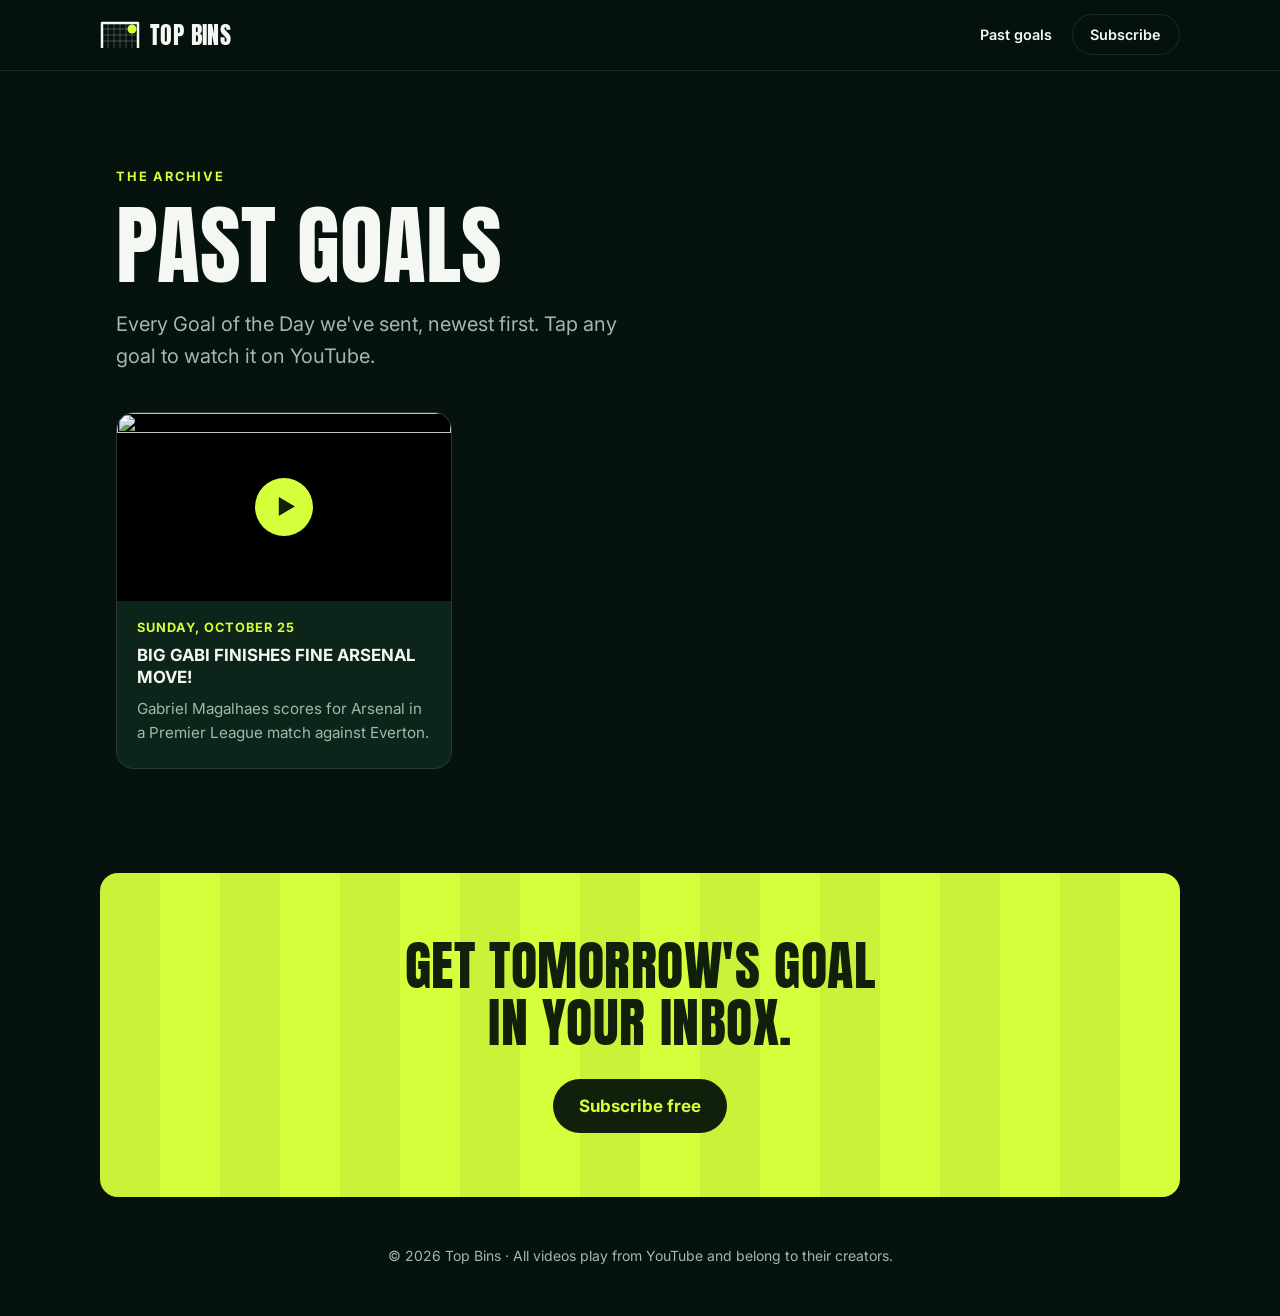
==== docs/archive.html @ 0fbb9033 "Add Top Bins website with past-goals archive and pop-up player" ====
<!doctype html>
<html lang="en">
<head>
  <meta charset="utf-8">
  <meta name="viewport" content="width=device-width, initial-scale=1">
  <title>Past goals · Top Bins</title>
  <meta name="description" content="Every Goal of the Day from the Top Bins newsletter.">
  <link rel="icon" href="data:image/svg+xml,<svg xmlns='http://www.w3.org/2000/svg' viewBox='0 0 100 100'><text y='.9em' font-size='90'>⚽</text></svg>">
  <link rel="preconnect" href="https://fonts.googleapis.com">
  <link rel="preconnect" href="https://fonts.gstatic.com" crossorigin>
  <link href="https://fonts.googleapis.com/css2?family=Anton&family=Inter:wght@400;500;600;700&display=swap" rel="stylesheet">
  <link rel="stylesheet" href="style.css">
</head>
<body>
  <header class="site-header">
    <a class="logo" href="index.html" aria-label="Top Bins home">
      <svg class="logo-mark" viewBox="0 0 40 28" aria-hidden="true">
        <path d="M2 27V2h36v25" fill="none" stroke="currentColor" stroke-width="2.5" stroke-linejoin="round"/>
        <path d="M8 2v25M14 2v25M20 2v25M26 2v25M32 2v25M2 8h36M2 14h36M2 20h36" stroke="currentColor" stroke-width=".8" opacity=".35"/>
        <circle cx="32" cy="8" r="4.5" class="logo-ball"/>
      </svg>
      <span>Top Bins</span>
    </a>
    <nav class="header-nav">
      <a class="nav-link" href="archive.html" aria-current="page">Past goals</a>
      <a class="header-cta" href="index.html#subscribe">Subscribe</a>
    </nav>
  </header>

  <main>
    <section class="page-hero">
      <p class="eyebrow">The archive</p>
      <h1>Past goals</h1>
      <p class="lede">Every Goal of the Day we've sent, newest first. Tap any goal to watch it on YouTube.</p>
    </section>

    <section class="past past-full" aria-label="All past goals">
      <div class="goal-grid" id="archive-grid"></div>
      <p class="archive-empty" id="archive-empty" hidden>No goals yet. The first one arrives tomorrow morning.</p>
    </section>

    <section class="cta-band">
      <h2>Get tomorrow's goal<br>in your inbox.</h2>
      <a class="button" href="index.html#subscribe">Subscribe free</a>
    </section>
  </main>

  <footer class="site-footer">
    <p>© <span id="year"></span> Top Bins · All videos play from YouTube and belong to their creators.</p>
  </footer>

  <script src="goals.js"></script>
  <script>
    document.getElementById("year").textContent = new Date().getFullYear();
    loadArchive().then((archive) => {
      if (archive.length === 0) {
        document.getElementById("archive-empty").hidden = false;
        return;
      }
      document.getElementById("archive-grid").append(...archive.map(goalCard));
    });
  </script>
</body>
</html>
---- docs/style.css ----
/* ---------- Design tokens ---------- */
:root {
  --night: #06120d;        /* page background: stadium at night */
  --pitch: #0c2419;        /* cards and panels */
  --pitch-light: #133525;
  --line: rgba(244, 247, 242, 0.1);  /* chalk lines and borders */
  --chalk: #f4f7f2;        /* main text */
  --muted: #a3b8ad;        /* secondary text */
  --lime: #d4ff3a;         /* accent: the ball in the top corner */
  --lime-ink: #10200a;     /* text on lime */
  --radius: 18px;
  --display: "Anton", Impact, "Arial Narrow", sans-serif;
  --body: "Inter", system-ui, -apple-system, "Segoe UI", sans-serif;
  --max: 1080px;
}

/* ---------- Base ---------- */
*,
*::before,
*::after {
  box-sizing: border-box;
}

html {
  scroll-behavior: smooth;
}

body {
  margin: 0;
  background: var(--night);
  color: var(--chalk);
  font-family: var(--body);
  font-size: 1.0625rem;
  line-height: 1.6;
  -webkit-font-smoothing: antialiased;
}

h1,
h2,
h3 {
  margin: 0;
  line-height: 1.05;
}

h2 {
  font-family: var(--display);
  font-weight: 400;
  font-size: clamp(2.2rem, 5vw, 3.4rem);
  text-transform: uppercase;
  letter-spacing: 0.01em;
}

a {
  color: inherit;
}

:focus-visible {
  outline: 3px solid var(--lime);
  outline-offset: 3px;
}

[hidden] {
  display: none !important; /* stops classes like .button from un-hiding elements */
}

.visually-hidden {
  position: absolute;
  width: 1px;
  height: 1px;
  overflow: hidden;
  clip: rect(0 0 0 0);
  white-space: nowrap;
}

.eyebrow {
  margin: 0 0 0.75rem;
  color: var(--lime);
  font-size: 0.8rem;
  font-weight: 700;
  letter-spacing: 0.14em;
  text-transform: uppercase;
}

.accent {
  color: var(--lime);
}

/* ---------- Header ---------- */
.site-header {
  position: sticky;
  top: 0;
  z-index: 10;
  display: flex;
  align-items: center;
  justify-content: space-between;
  padding: 0.9rem max(1rem, calc((100% - var(--max)) / 2));
  background: rgba(6, 18, 13, 0.82);
  backdrop-filter: blur(10px);
  border-bottom: 1px solid var(--line);
}

.logo {
  display: flex;
  align-items: center;
  gap: 0.6rem;
  font-family: var(--display);
  font-size: 1.5rem;
  text-transform: uppercase;
  text-decoration: none;
  letter-spacing: 0.02em;
}

.logo-mark {
  width: 40px;
  height: 28px;
  color: var(--chalk);
}

.logo-ball {
  fill: var(--lime);
}

.header-nav {
  display: flex;
  align-items: center;
  gap: 1.25rem;
}

.nav-link {
  color: var(--muted);
  font-size: 0.9rem;
  font-weight: 600;
  text-decoration: none;
  transition: color 0.2s;
}

.nav-link:hover,
.nav-link[aria-current="page"] {
  color: var(--chalk);
}

.header-cta {
  padding: 0.5rem 1.1rem;
  border: 1px solid var(--line);
  border-radius: 999px;
  font-size: 0.9rem;
  font-weight: 600;
  text-decoration: none;
  transition: border-color 0.2s, color 0.2s;
}

.header-cta:hover {
  border-color: var(--lime);
  color: var(--lime);
}

/* ---------- Hero ---------- */
.hero {
  position: relative;
  overflow: hidden;
  padding: clamp(4rem, 12vw, 8rem) 1rem clamp(4rem, 10vw, 7rem);
  /* Mowed-grass stripes with a soft floodlight glow */
  background:
    radial-gradient(ellipse 60% 50% at 50% 0%, rgba(212, 255, 58, 0.12), transparent 70%),
    repeating-linear-gradient(90deg, rgba(255, 255, 255, 0.025) 0 90px, transparent 90px 180px),
    linear-gradient(var(--pitch), var(--night));
}

/* Chalk penalty box and arc sitting behind the headline */
.hero::before,
.hero::after {
  content: "";
  position: absolute;
  left: 50%;
  border: 2px solid var(--line);
  pointer-events: none;
}

.hero::before {
  bottom: -2px;
  width: min(760px, 92%);
  height: 62%;
  transform: translateX(-50%);
  border-bottom: none;
}

.hero::after {
  bottom: calc(62% - 70px);
  width: 220px;
  height: 140px;
  transform: translateX(-50%);
  border-radius: 50%;
  clip-path: inset(0 0 50% 0);
}

.hero-inner {
  position: relative;
  z-index: 1;
  max-width: 760px;
  margin: 0 auto;
  text-align: center;
}

.hero h1 {
  font-family: var(--display);
  font-weight: 400;
  font-size: clamp(3.4rem, 11vw, 7rem);
  text-transform: uppercase;
  letter-spacing: 0.01em;
}

.lede {
  max-width: 540px;
  margin: 1.5rem auto 2.25rem;
  color: var(--muted);
  font-size: clamp(1.05rem, 2.2vw, 1.25rem);
}

/* ---------- Signup form ---------- */
.signup {
  display: flex;
  gap: 0.5rem;
  max-width: 500px;
  margin: 0 auto;
  padding: 0.4rem;
  background: rgba(244, 247, 242, 0.06);
  border: 1px solid var(--line);
  border-radius: 999px;
  scroll-margin-top: 8rem;
}

.signup input[type="email"] {
  flex: 1;
  min-width: 0;
  padding: 0.85rem 1.2rem;
  border: none;
  background: transparent;
  color: var(--chalk);
  font: inherit;
}

.signup input::placeholder {
  color: var(--muted);
}

.signup input:focus {
  outline: none;
}

.signup:focus-within {
  border-color: var(--lime);
}

.signup button,
.button {
  display: inline-block;
  padding: 0.85rem 1.6rem;
  border: none;
  border-radius: 999px;
  background: var(--lime);
  color: var(--lime-ink);
  font: inherit;
  font-weight: 700;
  text-decoration: none;
  cursor: pointer;
  transition: transform 0.15s, box-shadow 0.15s;
}

.signup button:hover,
.button:hover {
  transform: translateY(-1px);
  box-shadow: 0 8px 24px rgba(212, 255, 58, 0.25);
}

.fine-print {
  margin: 1rem 0 0;
  color: var(--muted);
  font-size: 0.875rem;
}

/* ---------- Shared section layout ---------- */
.today,
.past,
.how {
  max-width: var(--max);
  margin: 0 auto;
  padding: clamp(4rem, 9vw, 6.5rem) 1rem 0;
}

.section-head {
  margin-bottom: 2.5rem;
}

/* ---------- Today's goal ---------- */
.today-date {
  margin: 0.6rem 0 0;
  color: var(--muted);
}

.clip-card {
  display: grid;
  grid-template-columns: 1.4fr 1fr;
  overflow: hidden;
  background: var(--pitch);
  border: 1px solid var(--line);
  border-radius: var(--radius);
}

.player {
  position: relative;
  display: grid;
  place-items: center;
  aspect-ratio: 16 / 9;
  background:
    repeating-linear-gradient(90deg, rgba(255, 255, 255, 0.03) 0 40px, transparent 40px 80px),
    #000;
}

.player iframe {
  position: absolute;
  inset: 0;
  width: 100%;
  height: 100%;
  border: 0;
}

.player-empty {
  margin: 0;
  padding: 1rem;
  color: var(--muted);
  text-align: center;
}

.clip-info {
  display: flex;
  flex-direction: column;
  justify-content: center;
  gap: 0.9rem;
  padding: clamp(1.5rem, 4vw, 2.5rem);
}

.clip-info h3 {
  font-size: 1.35rem;
  font-weight: 700;
  line-height: 1.25;
}

.clip-blurb {
  margin: 0;
  font-size: 1.1rem;
}

.clip-meta {
  margin: 0;
  color: var(--muted);
  font-size: 0.9rem;
}

.clip-actions {
  display: flex;
  flex-wrap: wrap;
  align-items: center;
  gap: 1rem 1.25rem;
  margin-top: 0.4rem;
}

.expand-button {
  padding: 0.7rem 1.3rem;
}

.watch-link {
  color: var(--lime);
  font-weight: 700;
  text-decoration: none;
}

.watch-link:hover {
  text-decoration: underline;
}

/* ---------- Past goals ---------- */
.section-head-row {
  display: flex;
  flex-wrap: wrap;
  align-items: flex-end;
  justify-content: space-between;
  gap: 1rem;
}

.see-all {
  color: var(--lime);
  font-weight: 700;
  text-decoration: none;
}

.see-all:hover {
  text-decoration: underline;
}

.goal-grid {
  display: grid;
  grid-template-columns: repeat(auto-fill, minmax(260px, 1fr));
  gap: 1.25rem;
}

.goal-card {
  display: flex;
  flex-direction: column;
  overflow: hidden;
  background: var(--pitch);
  border: 1px solid var(--line);
  border-radius: var(--radius);
  text-decoration: none;
  transition: border-color 0.2s, transform 0.2s;
}

.goal-card:hover {
  border-color: rgba(212, 255, 58, 0.45);
  transform: translateY(-3px);
}

.goal-media {
  position: relative;
}

/* Round lime play button over each thumbnail */
.play-badge {
  position: absolute;
  top: 50%;
  left: 50%;
  display: grid;
  place-items: center;
  width: 58px;
  height: 58px;
  padding-left: 4px; /* the ▶ glyph looks off-centre without this */
  border-radius: 50%;
  background: var(--lime);
  color: var(--lime-ink);
  font-size: 1.3rem;
  transform: translate(-50%, -50%);
  box-shadow: 0 6px 24px rgba(0, 0, 0, 0.45);
  transition: transform 0.2s;
}

.goal-card:hover .play-badge {
  transform: translate(-50%, -50%) scale(1.1);
}

.goal-thumb {
  display: block;
  width: 100%;
  aspect-ratio: 16 / 9;
  object-fit: cover; /* crops the black bars YouTube adds to thumbnails */
  background: #000;
}

.goal-body {
  padding: 1.1rem 1.25rem 1.4rem;
}

.goal-date {
  margin: 0 0 0.4rem;
  color: var(--lime);
  font-size: 0.8rem;
  font-weight: 700;
  letter-spacing: 0.08em;
  text-transform: uppercase;
}

.goal-body h3 {
  margin-bottom: 0.5rem;
  font-size: 1.05rem;
  font-weight: 700;
  line-height: 1.3;
}

.goal-blurb {
  margin: 0;
  color: var(--muted);
  font-size: 0.95rem;
}

/* Archive page */
.page-hero {
  max-width: var(--max);
  margin: 0 auto;
  padding: clamp(3.5rem, 9vw, 6rem) 1rem 0;
}

.page-hero h1 {
  font-family: var(--display);
  font-weight: 400;
  font-size: clamp(3rem, 9vw, 5.5rem);
  text-transform: uppercase;
}

.page-hero .lede {
  margin: 1rem 0 0;
}

.past-full {
  padding-top: 2.5rem;
}

.archive-empty {
  color: var(--muted);
}

/* ---------- Pop-up video player ---------- */
.player-dialog {
  width: min(1000px, 94vw);
  padding: 0;
  overflow: hidden;
  background: var(--pitch);
  color: var(--chalk);
  border: 1px solid var(--line);
  border-radius: var(--radius);
  box-shadow: 0 30px 80px rgba(0, 0, 0, 0.6);
}

.player-dialog[open] {
  animation: pop-in 0.22s ease-out;
}

.player-dialog::backdrop {
  background: rgba(3, 9, 6, 0.85);
  backdrop-filter: blur(4px);
}

/* Stop the page behind from scrolling while the player is open */
html:has(.player-dialog[open]) {
  overflow: hidden;
}

.dialog-frame {
  position: relative;
  aspect-ratio: 16 / 9;
  background: #000;
}

.dialog-frame iframe {
  position: absolute;
  inset: 0;
  width: 100%;
  height: 100%;
  border: 0;
}

.dialog-bar {
  display: flex;
  align-items: center;
  justify-content: space-between;
  gap: 1rem;
  padding: 1rem 1.25rem;
}

.dialog-bar .goal-date {
  margin-bottom: 0.25rem;
}

.dialog-title {
  font-size: 1.1rem;
  font-weight: 700;
  line-height: 1.3;
}

.dialog-close {
  flex-shrink: 0;
  width: 44px;
  height: 44px;
  border: 1px solid var(--line);
  border-radius: 50%;
  background: transparent;
  color: var(--chalk);
  font-size: 1.1rem;
  cursor: pointer;
  transition: border-color 0.2s, color 0.2s;
}

.dialog-close:hover {
  border-color: var(--lime);
  color: var(--lime);
}

@keyframes pop-in {
  from {
    opacity: 0;
    transform: scale(0.96);
  }
}

/* ---------- How it works ---------- */
.steps {
  display: grid;
  grid-template-columns: repeat(3, 1fr);
  gap: 1.25rem;
  margin: 0;
  padding: 0;
  list-style: none;
}

.step {
  padding: 1.75rem;
  background: var(--pitch);
  border: 1px solid var(--line);
  border-radius: var(--radius);
  transition: border-color 0.2s, transform 0.2s;
}

.step:hover {
  border-color: rgba(212, 255, 58, 0.45);
  transform: translateY(-3px);
}

.step-num {
  display: block;
  margin-bottom: 1rem;
  color: var(--lime);
  font-family: var(--display);
  font-size: 2.4rem;
  line-height: 1;
}

.step h3 {
  margin-bottom: 0.6rem;
  font-size: 1.15rem;
  font-weight: 700;
}

.step p {
  margin: 0;
  color: var(--muted);
}

/* ---------- Closing CTA ---------- */
.cta-band {
  max-width: var(--max);
  margin: clamp(4rem, 9vw, 6.5rem) auto 0;
  padding: clamp(2.5rem, 6vw, 4rem) 1.5rem;
  background:
    repeating-linear-gradient(90deg, rgba(16, 32, 10, 0.06) 0 60px, transparent 60px 120px),
    var(--lime);
  color: var(--lime-ink);
  border-radius: var(--radius);
  text-align: center;
}

.cta-band h2 {
  margin-bottom: 1.75rem;
}

.cta-band .button {
  background: var(--lime-ink);
  color: var(--lime);
}

.cta-band .button:hover {
  box-shadow: 0 8px 24px rgba(16, 32, 10, 0.3);
}

/* ---------- Footer ---------- */
.site-footer {
  padding: 3rem 1rem;
  color: var(--muted);
  font-size: 0.875rem;
  text-align: center;
}

.site-footer p {
  margin: 0;
}

/* ---------- Phones and small tablets ---------- */
@media (max-width: 820px) {
  .clip-card {
    grid-template-columns: 1fr;
  }

  .steps {
    grid-template-columns: 1fr;
  }

  .cta-band {
    margin-left: 1rem;
    margin-right: 1rem;
  }
}

@media (max-width: 520px) {
  .header-nav {
    gap: 0.75rem;
  }

  .logo span {
    font-size: 1.25rem;
  }

  /* Stack the email box and button so both are easy to tap */
  .signup {
    flex-direction: column;
    padding: 0.5rem;
    border-radius: var(--radius);
  }

  .signup input[type="email"] {
    text-align: center;
  }

  .signup button {
    width: 100%;
  }

  .hero::after {
    display: none;
  }
}

@media (prefers-reduced-motion: reduce) {
  html {
    scroll-behavior: auto;
  }

  * {
    transition: none !important;
    animation: none !important;
  }
}
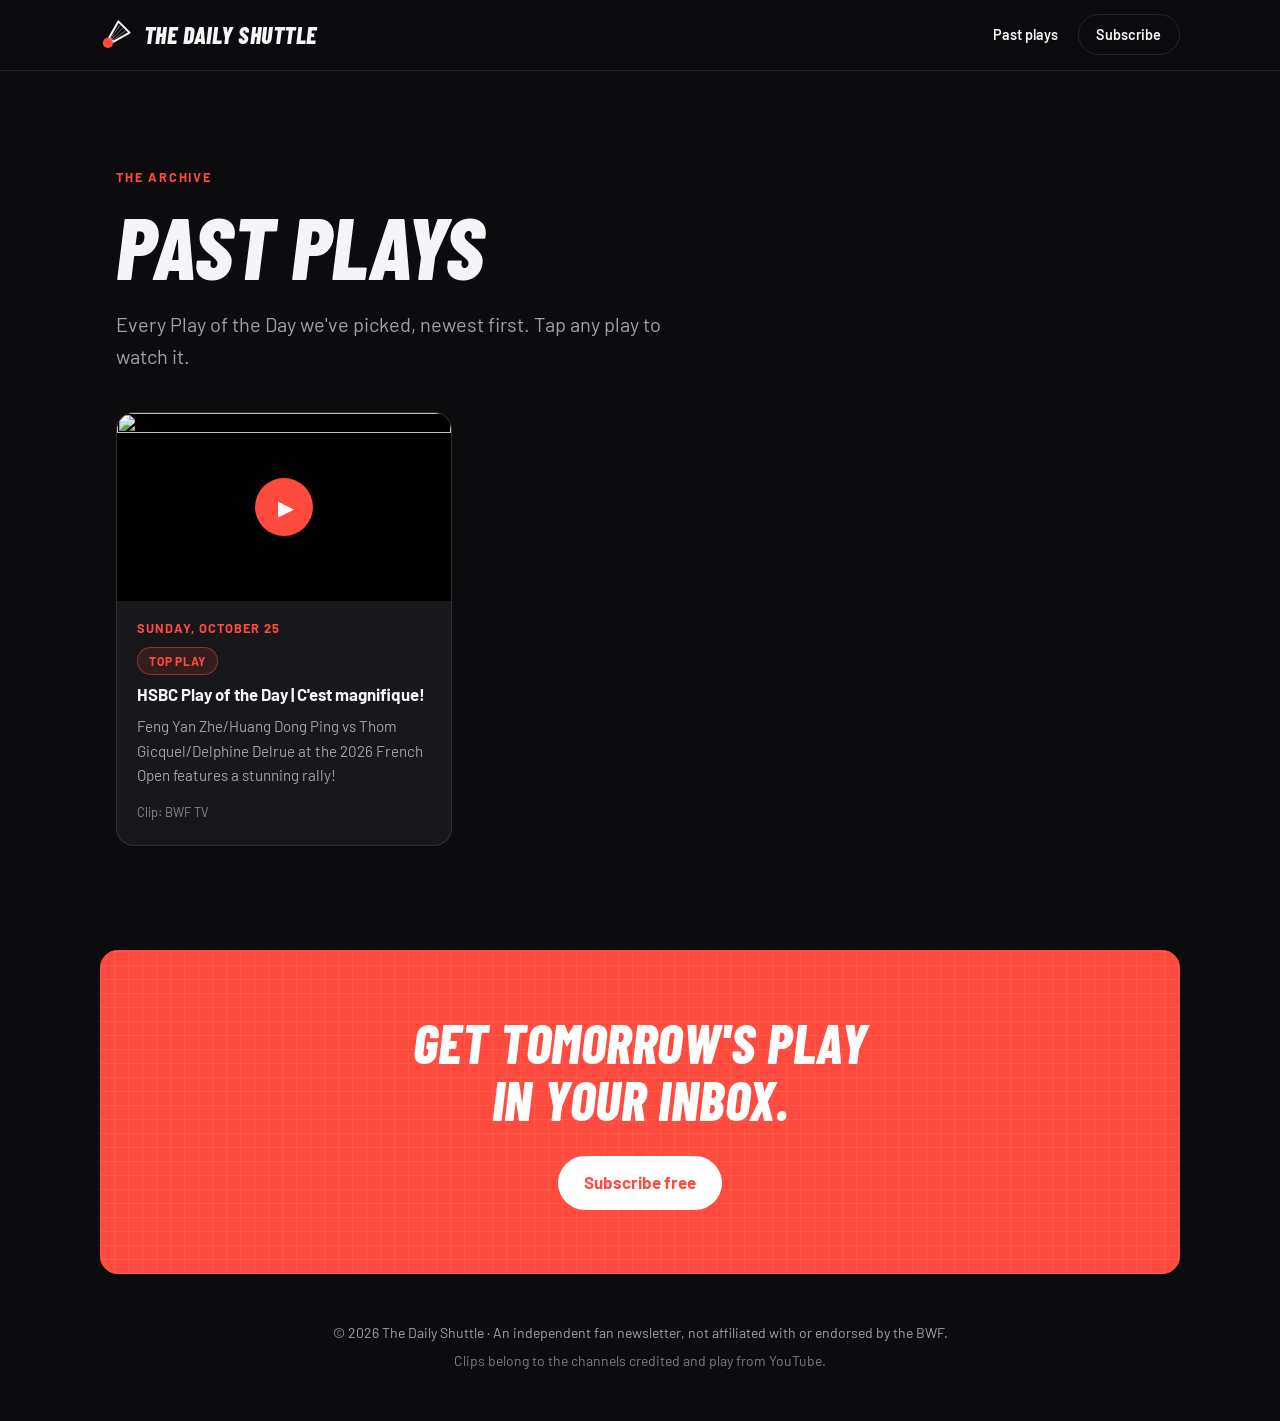
==== commit 635f32cb: "Switch to The Daily Shuttle: badminton play of the day - Pick one play a day from BWF tournaments, s" ====
--- a/docs/archive.html
+++ b/docs/archive.html
@@ -3,26 +3,28 @@
 <head>
   <meta charset="utf-8">
   <meta name="viewport" content="width=device-width, initial-scale=1">
-  <title>Past goals · Top Bins</title>
-  <meta name="description" content="Every Goal of the Day from the Top Bins newsletter.">
-  <link rel="icon" href="data:image/svg+xml,<svg xmlns='http://www.w3.org/2000/svg' viewBox='0 0 100 100'><text y='.9em' font-size='90'>⚽</text></svg>">
+  <meta name="color-scheme" content="dark">
+  <title>Past plays · The Daily Shuttle</title>
+  <meta name="description" content="Every Play of the Day from The Daily Shuttle badminton newsletter.">
+  <link rel="icon" href="data:image/svg+xml,<svg xmlns='http://www.w3.org/2000/svg' viewBox='0 0 100 100'><text y='.9em' font-size='90'>🏸</text></svg>">
   <link rel="preconnect" href="https://fonts.googleapis.com">
   <link rel="preconnect" href="https://fonts.gstatic.com" crossorigin>
-  <link href="https://fonts.googleapis.com/css2?family=Anton&family=Inter:wght@400;500;600;700&display=swap" rel="stylesheet">
-  <link rel="stylesheet" href="style.css">
+  <link href="https://fonts.googleapis.com/css2?family=Barlow+Condensed:ital,wght@1,800&family=Barlow:wght@400;500;600;700&display=swap" rel="stylesheet">
+  <meta name="theme-color" content="#0c0c0f">
+  <link rel="stylesheet" href="style.css?v=8">
 </head>
 <body>
   <header class="site-header">
-    <a class="logo" href="index.html" aria-label="Top Bins home">
-      <svg class="logo-mark" viewBox="0 0 40 28" aria-hidden="true">
-        <path d="M2 27V2h36v25" fill="none" stroke="currentColor" stroke-width="2.5" stroke-linejoin="round"/>
-        <path d="M8 2v25M14 2v25M20 2v25M26 2v25M32 2v25M2 8h36M2 14h36M2 20h36" stroke="currentColor" stroke-width=".8" opacity=".35"/>
-        <circle cx="32" cy="8" r="4.5" class="logo-ball"/>
+    <a class="logo" href="index.html" aria-label="The Daily Shuttle home">
+      <svg class="logo-mark" viewBox="0 0 30 28" aria-hidden="true">
+        <path d="M8 16.4 16.2 2 26.1 11.9 11.6 20Z" fill="none" stroke="currentColor" stroke-width="1.8" stroke-linejoin="round"/>
+        <path d="M9.8 18.2 21.1 6.9M8.9 17.3 18.6 4.4M10.7 19.1 23.6 9.4" stroke="currentColor" stroke-width=".8" opacity=".45"/>
+        <circle cx="7" cy="21" r="4.5" class="logo-cork"/>
       </svg>
-      <span>Top Bins</span>
+      <span>The Daily Shuttle</span>
     </a>
     <nav class="header-nav">
-      <a class="nav-link" href="archive.html" aria-current="page">Past goals</a>
+      <a class="nav-link" href="archive.html" aria-current="page">Past plays</a>
       <a class="header-cta" href="index.html#subscribe">Subscribe</a>
     </nav>
   </header>
@@ -30,26 +32,27 @@
   <main>
     <section class="page-hero">
       <p class="eyebrow">The archive</p>
-      <h1>Past goals</h1>
-      <p class="lede">Every Goal of the Day we've sent, newest first. Tap any goal to watch it on YouTube.</p>
+      <h1>Past plays</h1>
+      <p class="lede">Every Play of the Day we've picked, newest first. Tap any play to watch it.</p>
     </section>
 
-    <section class="past past-full" aria-label="All past goals">
-      <div class="goal-grid" id="archive-grid"></div>
-      <p class="archive-empty" id="archive-empty" hidden>No goals yet. The first one arrives tomorrow morning.</p>
+    <section class="past past-full" aria-label="All past plays">
+      <div class="play-grid" id="archive-grid"></div>
+      <p class="archive-empty" id="archive-empty" hidden>No plays yet. The first one arrives tomorrow morning.</p>
     </section>
 
     <section class="cta-band">
-      <h2>Get tomorrow's goal<br>in your inbox.</h2>
+      <h2>Get tomorrow's play<br>in your inbox.</h2>
       <a class="button" href="index.html#subscribe">Subscribe free</a>
     </section>
   </main>
 
   <footer class="site-footer">
-    <p>© <span id="year"></span> Top Bins · All videos play from YouTube and belong to their creators.</p>
+    <p>© <span id="year"></span> The Daily Shuttle · An independent fan newsletter, not affiliated with or endorsed by the BWF.</p>
+    <p>Clips belong to the channels credited and play from YouTube.</p>
   </footer>
 
-  <script src="goals.js"></script>
+  <script src="plays.js?v=8"></script>
   <script>
     document.getElementById("year").textContent = new Date().getFullYear();
     loadArchive().then((archive) => {
@@ -57,7 +60,7 @@
         document.getElementById("archive-empty").hidden = false;
         return;
       }
-      document.getElementById("archive-grid").append(...archive.map(goalCard));
+      document.getElementById("archive-grid").append(...archive.map(playCard));
     });
   </script>
 </body>
--- a/docs/style.css
+++ b/docs/style.css
@@ -1,16 +1,20 @@
 /* ---------- Design tokens ---------- */
 :root {
-  --night: #06120d;        /* page background: stadium at night */
-  --pitch: #0c2419;        /* cards and panels */
-  --pitch-light: #133525;
-  --line: rgba(244, 247, 242, 0.1);  /* chalk lines and borders */
-  --chalk: #f4f7f2;        /* main text */
-  --muted: #a3b8ad;        /* secondary text */
-  --lime: #d4ff3a;         /* accent: the ball in the top corner */
-  --lime-ink: #10200a;     /* text on lime */
+  color-scheme: dark;      /* tells Chrome to use dark autofill, scrollbars and controls */
+  --night: #0c0c0f;        /* page background: charcoal */
+  --panel: #17171c;        /* cards and panels */
+  --line: rgba(255, 255, 255, 0.1);  /* court lines and borders */
+  --chalk: #f5f5f7;        /* main text */
+  --muted: #a1a1aa;        /* secondary text */
+  --accent: #ff4b3e;       /* smash red */
+  --accent-ink: #ffffff;   /* text on the accent */
+  --accent-soft: rgba(255, 75, 62, 0.12);
+  --accent-edge: rgba(255, 75, 62, 0.45);
+  --gold: #ffc94d;         /* throwback badges */
+  --field: #202027;        /* email box background (solid so autofill can match it) */
   --radius: 18px;
-  --display: "Anton", Impact, "Arial Narrow", sans-serif;
-  --body: "Inter", system-ui, -apple-system, "Segoe UI", sans-serif;
+  --display: "Barlow Condensed", Impact, "Arial Narrow", sans-serif;  /* used 800 italic */
+  --body: "Barlow", system-ui, -apple-system, "Segoe UI", sans-serif;
   --max: 1080px;
 }
 
@@ -44,7 +48,8 @@
 
 h2 {
   font-family: var(--display);
-  font-weight: 400;
+  font-weight: 800;
+  font-style: italic;
   font-size: clamp(2.2rem, 5vw, 3.4rem);
   text-transform: uppercase;
   letter-spacing: 0.01em;
@@ -55,7 +60,7 @@
 }
 
 :focus-visible {
-  outline: 3px solid var(--lime);
+  outline: 3px solid var(--accent);
   outline-offset: 3px;
 }
 
@@ -74,7 +79,7 @@
 
 .eyebrow {
   margin: 0 0 0.75rem;
-  color: var(--lime);
+  color: var(--accent);
   font-size: 0.8rem;
   font-weight: 700;
   letter-spacing: 0.14em;
@@ -82,7 +87,7 @@
 }
 
 .accent {
-  color: var(--lime);
+  color: var(--accent);
 }
 
 /* ---------- Header ---------- */
@@ -93,8 +98,9 @@
   display: flex;
   align-items: center;
   justify-content: space-between;
+  gap: 1rem;
   padding: 0.9rem max(1rem, calc((100% - var(--max)) / 2));
-  background: rgba(6, 18, 13, 0.82);
+  background: rgba(12, 12, 15, 0.85);
   backdrop-filter: blur(10px);
   border-bottom: 1px solid var(--line);
 }
@@ -104,20 +110,24 @@
   align-items: center;
   gap: 0.6rem;
   font-family: var(--display);
+  font-weight: 800;
+  font-style: italic;
   font-size: 1.5rem;
   text-transform: uppercase;
   text-decoration: none;
   letter-spacing: 0.02em;
+  white-space: nowrap;
 }
 
 .logo-mark {
-  width: 40px;
-  height: 28px;
+  width: 34px;
+  height: 32px;
+  flex-shrink: 0;
   color: var(--chalk);
 }
 
-.logo-ball {
-  fill: var(--lime);
+.logo-cork {
+  fill: var(--accent);
 }
 
 .header-nav {
@@ -131,6 +141,7 @@
   font-size: 0.9rem;
   font-weight: 600;
   text-decoration: none;
+  white-space: nowrap;
   transition: color 0.2s;
 }
 
@@ -146,51 +157,41 @@
   font-size: 0.9rem;
   font-weight: 600;
   text-decoration: none;
+  white-space: nowrap;
   transition: border-color 0.2s, color 0.2s;
 }
 
 .header-cta:hover {
-  border-color: var(--lime);
-  color: var(--lime);
+  border-color: var(--accent);
+  color: var(--accent);
 }
 
 /* ---------- Hero ---------- */
 .hero {
   position: relative;
   overflow: hidden;
-  padding: clamp(4rem, 12vw, 8rem) 1rem clamp(4rem, 10vw, 7rem);
-  /* Mowed-grass stripes with a soft floodlight glow */
+  padding: clamp(4rem, 11vw, 7.5rem) 1rem clamp(3.5rem, 8vw, 5.5rem);
+  /* Floodlight glow over the arena */
   background:
-    radial-gradient(ellipse 60% 50% at 50% 0%, rgba(212, 255, 58, 0.12), transparent 70%),
-    repeating-linear-gradient(90deg, rgba(255, 255, 255, 0.025) 0 90px, transparent 90px 180px),
-    linear-gradient(var(--pitch), var(--night));
-}
-
-/* Chalk penalty box and arc sitting behind the headline */
-.hero::before,
-.hero::after {
+    radial-gradient(ellipse 60% 50% at 50% 0%, rgba(255, 75, 62, 0.14), transparent 70%),
+    linear-gradient(var(--panel), var(--night));
+}
+
+/* A badminton court seen from above (doubles + singles lines, dashed net),
+   faded out in the middle so it never sits behind the text */
+.hero::before {
   content: "";
   position: absolute;
+  top: 50%;
   left: 50%;
-  border: 2px solid var(--line);
+  width: min(1180px, 160%);
+  aspect-ratio: 136 / 63;
+  transform: translate(-50%, -50%);
+  background: url("data:image/svg+xml,%3Csvg xmlns='http://www.w3.org/2000/svg' viewBox='-1 -1 136 63' fill='none'%3E%3Cg stroke='rgba(238,242,255,0.12)' stroke-width='0.45'%3E%3Crect width='134' height='61'/%3E%3Cpath d='M0 4.6H134M0 56.4H134M7.6 0V61M126.4 0V61M47.2 0V61M86.8 0V61M0 30.5H47.2M86.8 30.5H134'/%3E%3C/g%3E%3Cpath d='M67 -1V62' stroke='rgba(255,75,62,0.4)' stroke-width='0.6' stroke-dasharray='1.6 1'/%3E%3C/svg%3E")
+    center / contain no-repeat;
+  -webkit-mask-image: radial-gradient(ellipse 46% 52% at 50% 50%, transparent 62%, #000 105%);
+  mask-image: radial-gradient(ellipse 46% 52% at 50% 50%, transparent 62%, #000 105%);
   pointer-events: none;
-}
-
-.hero::before {
-  bottom: -2px;
-  width: min(760px, 92%);
-  height: 62%;
-  transform: translateX(-50%);
-  border-bottom: none;
-}
-
-.hero::after {
-  bottom: calc(62% - 70px);
-  width: 220px;
-  height: 140px;
-  transform: translateX(-50%);
-  border-radius: 50%;
-  clip-path: inset(0 0 50% 0);
 }
 
 .hero-inner {
@@ -203,14 +204,15 @@
 
 .hero h1 {
   font-family: var(--display);
-  font-weight: 400;
+  font-weight: 800;
+  font-style: italic;
   font-size: clamp(3.4rem, 11vw, 7rem);
   text-transform: uppercase;
   letter-spacing: 0.01em;
 }
 
 .lede {
-  max-width: 540px;
+  max-width: 560px;
   margin: 1.5rem auto 2.25rem;
   color: var(--muted);
   font-size: clamp(1.05rem, 2.2vw, 1.25rem);
@@ -223,7 +225,7 @@
   max-width: 500px;
   margin: 0 auto;
   padding: 0.4rem;
-  background: rgba(244, 247, 242, 0.06);
+  background: var(--field);
   border: 1px solid var(--line);
   border-radius: 999px;
   scroll-margin-top: 8rem;
@@ -234,11 +236,28 @@
   min-width: 0;
   padding: 0.85rem 1.2rem;
   border: none;
+  border-radius: 999px;
   background: transparent;
   color: var(--chalk);
   font: inherit;
 }
 
+/* Browsers paint autofilled fields light blue/white and ignore `background`.
+   A huge inset shadow covers that, and text-fill-color keeps the text light. */
+.signup input:-webkit-autofill,
+.signup input:-webkit-autofill:hover,
+.signup input:-webkit-autofill:focus {
+  -webkit-text-fill-color: var(--chalk);
+  caret-color: var(--chalk);
+  box-shadow: 0 0 0 1000px var(--field) inset;
+  transition: background-color 9999s ease-out 0s;
+}
+
+.signup input:autofill {
+  box-shadow: 0 0 0 1000px var(--field) inset;
+  -webkit-text-fill-color: var(--chalk);
+}
+
 .signup input::placeholder {
   color: var(--muted);
 }
@@ -248,7 +267,7 @@
 }
 
 .signup:focus-within {
-  border-color: var(--lime);
+  border-color: var(--accent);
 }
 
 .signup button,
@@ -257,11 +276,12 @@
   padding: 0.85rem 1.6rem;
   border: none;
   border-radius: 999px;
-  background: var(--lime);
-  color: var(--lime-ink);
+  background: var(--accent);
+  color: var(--accent-ink);
   font: inherit;
   font-weight: 700;
   text-decoration: none;
+  white-space: nowrap;
   cursor: pointer;
   transition: transform 0.15s, box-shadow 0.15s;
 }
@@ -269,7 +289,7 @@
 .signup button:hover,
 .button:hover {
   transform: translateY(-1px);
-  box-shadow: 0 8px 24px rgba(212, 255, 58, 0.25);
+  box-shadow: 0 8px 24px rgba(255, 75, 62, 0.3);
 }
 
 .fine-print {
@@ -284,14 +304,44 @@
 .how {
   max-width: var(--max);
   margin: 0 auto;
-  padding: clamp(4rem, 9vw, 6.5rem) 1rem 0;
+  padding: clamp(3rem, 7vw, 5rem) 1rem 0;
 }
 
 .section-head {
   margin-bottom: 2.5rem;
 }
 
-/* ---------- Today's goal ---------- */
+/* ---------- Badges: "Best Smash", "Throwback · 2019" ---------- */
+.tags {
+  display: flex;
+  flex-wrap: wrap;
+  gap: 0.5rem;
+}
+
+.tags:empty {
+  display: none;
+}
+
+.tag {
+  display: inline-block;
+  padding: 0.2rem 0.7rem;
+  border: 1px solid var(--accent-edge);
+  border-radius: 999px;
+  background: var(--accent-soft);
+  color: var(--accent);
+  font-size: 0.75rem;
+  font-weight: 700;
+  letter-spacing: 0.06em;
+  text-transform: uppercase;
+}
+
+.tag-throwback {
+  border-color: rgba(255, 201, 77, 0.45);
+  background: rgba(255, 201, 77, 0.1);
+  color: var(--gold);
+}
+
+/* ---------- Today's play ---------- */
 .today-date {
   margin: 0.6rem 0 0;
   color: var(--muted);
@@ -299,21 +349,40 @@
 
 .clip-card {
   display: grid;
-  grid-template-columns: 1.4fr 1fr;
+  grid-template-columns: minmax(0, 1.4fr) minmax(0, 1fr);
   overflow: hidden;
-  background: var(--pitch);
+  background: var(--panel);
   border: 1px solid var(--line);
   border-radius: var(--radius);
 }
 
+/* The ::before spacer sets the player's shape (16:9 here, 9:16 for Shorts).
+   Unlike aspect-ratio, it lets the card grow when the text column is taller. */
 .player {
   position: relative;
   display: grid;
   place-items: center;
-  aspect-ratio: 16 / 9;
-  background:
-    repeating-linear-gradient(90deg, rgba(255, 255, 255, 0.03) 0 40px, transparent 40px 80px),
-    #000;
+  background: #000;
+}
+
+.player::before {
+  content: "";
+  padding-top: 56.25%;
+}
+
+.player::before,
+.player > * {
+  grid-area: 1 / 1;
+}
+
+/* Vertical clips (YouTube Shorts): a tall player beside the text */
+.clip-card.is-vertical {
+  grid-template-columns: min(340px, calc((100vh - 140px) * 9 / 16)) minmax(0, 1fr);
+  max-width: 860px; /* keeps the text column from stretching into empty space */
+}
+
+.clip-card.is-vertical .player::before {
+  padding-top: 177.78%;
 }
 
 .player iframe {
@@ -369,7 +438,7 @@
 }
 
 .watch-link {
-  color: var(--lime);
+  color: var(--accent);
   font-weight: 700;
   text-decoration: none;
 }
@@ -378,7 +447,7 @@
   text-decoration: underline;
 }
 
-/* ---------- Past goals ---------- */
+/* ---------- Past plays ---------- */
 .section-head-row {
   display: flex;
   flex-wrap: wrap;
@@ -388,7 +457,7 @@
 }
 
 .see-all {
-  color: var(--lime);
+  color: var(--accent);
   font-weight: 700;
   text-decoration: none;
 }
@@ -397,33 +466,33 @@
   text-decoration: underline;
 }
 
-.goal-grid {
+.play-grid {
   display: grid;
   grid-template-columns: repeat(auto-fill, minmax(260px, 1fr));
   gap: 1.25rem;
 }
 
-.goal-card {
+.play-card {
   display: flex;
   flex-direction: column;
   overflow: hidden;
-  background: var(--pitch);
+  background: var(--panel);
   border: 1px solid var(--line);
   border-radius: var(--radius);
   text-decoration: none;
   transition: border-color 0.2s, transform 0.2s;
 }
 
-.goal-card:hover {
-  border-color: rgba(212, 255, 58, 0.45);
+.play-card:hover {
+  border-color: var(--accent-edge);
   transform: translateY(-3px);
 }
 
-.goal-media {
+.play-media {
   position: relative;
 }
 
-/* Round lime play button over each thumbnail */
+/* Round red play button over each thumbnail */
 .play-badge {
   position: absolute;
   top: 50%;
@@ -434,19 +503,19 @@
   height: 58px;
   padding-left: 4px; /* the ▶ glyph looks off-centre without this */
   border-radius: 50%;
-  background: var(--lime);
-  color: var(--lime-ink);
+  background: var(--accent);
+  color: var(--accent-ink);
   font-size: 1.3rem;
   transform: translate(-50%, -50%);
   box-shadow: 0 6px 24px rgba(0, 0, 0, 0.45);
   transition: transform 0.2s;
 }
 
-.goal-card:hover .play-badge {
+.play-card:hover .play-badge {
   transform: translate(-50%, -50%) scale(1.1);
 }
 
-.goal-thumb {
+.play-thumb {
   display: block;
   width: 100%;
   aspect-ratio: 16 / 9;
@@ -454,30 +523,41 @@
   background: #000;
 }
 
-.goal-body {
+.play-body {
+  flex: 1;
+  display: flex;
+  flex-direction: column;
+  gap: 0.55rem;
   padding: 1.1rem 1.25rem 1.4rem;
 }
 
-.goal-date {
-  margin: 0 0 0.4rem;
-  color: var(--lime);
+.play-date {
+  margin: 0;
+  color: var(--accent);
   font-size: 0.8rem;
   font-weight: 700;
   letter-spacing: 0.08em;
   text-transform: uppercase;
 }
 
-.goal-body h3 {
-  margin-bottom: 0.5rem;
+.play-body h3 {
   font-size: 1.05rem;
   font-weight: 700;
   line-height: 1.3;
 }
 
-.goal-blurb {
+.play-blurb {
   margin: 0;
   color: var(--muted);
   font-size: 0.95rem;
+}
+
+.play-credit {
+  margin: auto 0 0; /* pins the credit to the bottom of the card */
+  padding-top: 0.35rem;
+  color: var(--muted);
+  font-size: 0.8rem;
+  opacity: 0.8;
 }
 
 /* Archive page */
@@ -489,7 +569,8 @@
 
 .page-hero h1 {
   font-family: var(--display);
-  font-weight: 400;
+  font-weight: 800;
+  font-style: italic;
   font-size: clamp(3rem, 9vw, 5.5rem);
   text-transform: uppercase;
 }
@@ -511,7 +592,7 @@
   width: min(1000px, 94vw);
   padding: 0;
   overflow: hidden;
-  background: var(--pitch);
+  background: var(--panel);
   color: var(--chalk);
   border: 1px solid var(--line);
   border-radius: var(--radius);
@@ -523,7 +604,7 @@
 }
 
 .player-dialog::backdrop {
-  background: rgba(3, 9, 6, 0.85);
+  background: rgba(3, 5, 12, 0.85);
   backdrop-filter: blur(4px);
 }
 
@@ -536,6 +617,15 @@
   position: relative;
   aspect-ratio: 16 / 9;
   background: #000;
+}
+
+/* Vertical clips: a phone-shaped player that always fits on screen */
+.player-dialog.is-vertical {
+  width: min(94vw, 440px, calc((100vh - 150px) * 9 / 16));
+}
+
+.player-dialog.is-vertical .dialog-frame {
+  aspect-ratio: 9 / 16;
 }
 
 .dialog-frame iframe {
@@ -554,7 +644,7 @@
   padding: 1rem 1.25rem;
 }
 
-.dialog-bar .goal-date {
+.dialog-bar .play-date {
   margin-bottom: 0.25rem;
 }
 
@@ -578,8 +668,8 @@
 }
 
 .dialog-close:hover {
-  border-color: var(--lime);
-  color: var(--lime);
+  border-color: var(--accent);
+  color: var(--accent);
 }
 
 @keyframes pop-in {
@@ -601,22 +691,24 @@
 
 .step {
   padding: 1.75rem;
-  background: var(--pitch);
+  background: var(--panel);
   border: 1px solid var(--line);
   border-radius: var(--radius);
   transition: border-color 0.2s, transform 0.2s;
 }
 
 .step:hover {
-  border-color: rgba(212, 255, 58, 0.45);
+  border-color: var(--accent-edge);
   transform: translateY(-3px);
 }
 
 .step-num {
   display: block;
   margin-bottom: 1rem;
-  color: var(--lime);
+  color: var(--accent);
   font-family: var(--display);
+  font-weight: 800;
+  font-style: italic;
   font-size: 2.4rem;
   line-height: 1;
 }
@@ -634,28 +726,44 @@
 
 /* ---------- Closing CTA ---------- */
 .cta-band {
+  position: relative;
+  overflow: hidden;
   max-width: var(--max);
   margin: clamp(4rem, 9vw, 6.5rem) auto 0;
   padding: clamp(2.5rem, 6vw, 4rem) 1.5rem;
-  background:
-    repeating-linear-gradient(90deg, rgba(16, 32, 10, 0.06) 0 60px, transparent 60px 120px),
-    var(--lime);
-  color: var(--lime-ink);
+  background: var(--accent);
+  color: var(--accent-ink);
   border-radius: var(--radius);
   text-align: center;
 }
 
+/* Faint net mesh across the band */
+.cta-band::before {
+  content: "";
+  position: absolute;
+  inset: 0;
+  background:
+    repeating-linear-gradient(0deg, rgba(255, 255, 255, 0.08) 0 1px, transparent 1px 14px),
+    repeating-linear-gradient(90deg, rgba(255, 255, 255, 0.08) 0 1px, transparent 1px 14px);
+  pointer-events: none;
+}
+
+.cta-band h2,
+.cta-band .button {
+  position: relative;
+}
+
 .cta-band h2 {
   margin-bottom: 1.75rem;
 }
 
 .cta-band .button {
-  background: var(--lime-ink);
-  color: var(--lime);
+  background: var(--accent-ink);
+  color: var(--accent);
 }
 
 .cta-band .button:hover {
-  box-shadow: 0 8px 24px rgba(16, 32, 10, 0.3);
+  box-shadow: 0 8px 24px rgba(0, 0, 0, 0.3);
 }
 
 /* ---------- Footer ---------- */
@@ -670,10 +778,22 @@
   margin: 0;
 }
 
+.site-footer p + p {
+  margin-top: 0.35rem;
+  opacity: 0.75;
+}
+
 /* ---------- Phones and small tablets ---------- */
 @media (max-width: 820px) {
-  .clip-card {
+  .clip-card,
+  .clip-card.is-vertical {
     grid-template-columns: 1fr;
+  }
+
+  /* Phone: a tall clip stays centred and never taller than ~70% of the screen */
+  .clip-card.is-vertical .player {
+    justify-self: center;
+    width: min(100%, calc(70vh * 9 / 16));
   }
 
   .steps {
@@ -686,13 +806,27 @@
   }
 }
 
-@media (max-width: 520px) {
+@media (max-width: 560px) {
   .header-nav {
     gap: 0.75rem;
   }
 
-  .logo span {
-    font-size: 1.25rem;
+  .logo {
+    font-size: 1.15rem;
+  }
+
+  .logo-mark {
+    width: 28px;
+    height: 26px;
+  }
+
+  .nav-link {
+    font-size: 0.8rem;
+  }
+
+  .header-cta {
+    padding: 0.45rem 0.85rem;
+    font-size: 0.8rem;
   }
 
   /* Stack the email box and button so both are easy to tap */
@@ -709,10 +843,6 @@
   .signup button {
     width: 100%;
   }
-
-  .hero::after {
-    display: none;
-  }
 }
 
 @media (prefers-reduced-motion: reduce) {
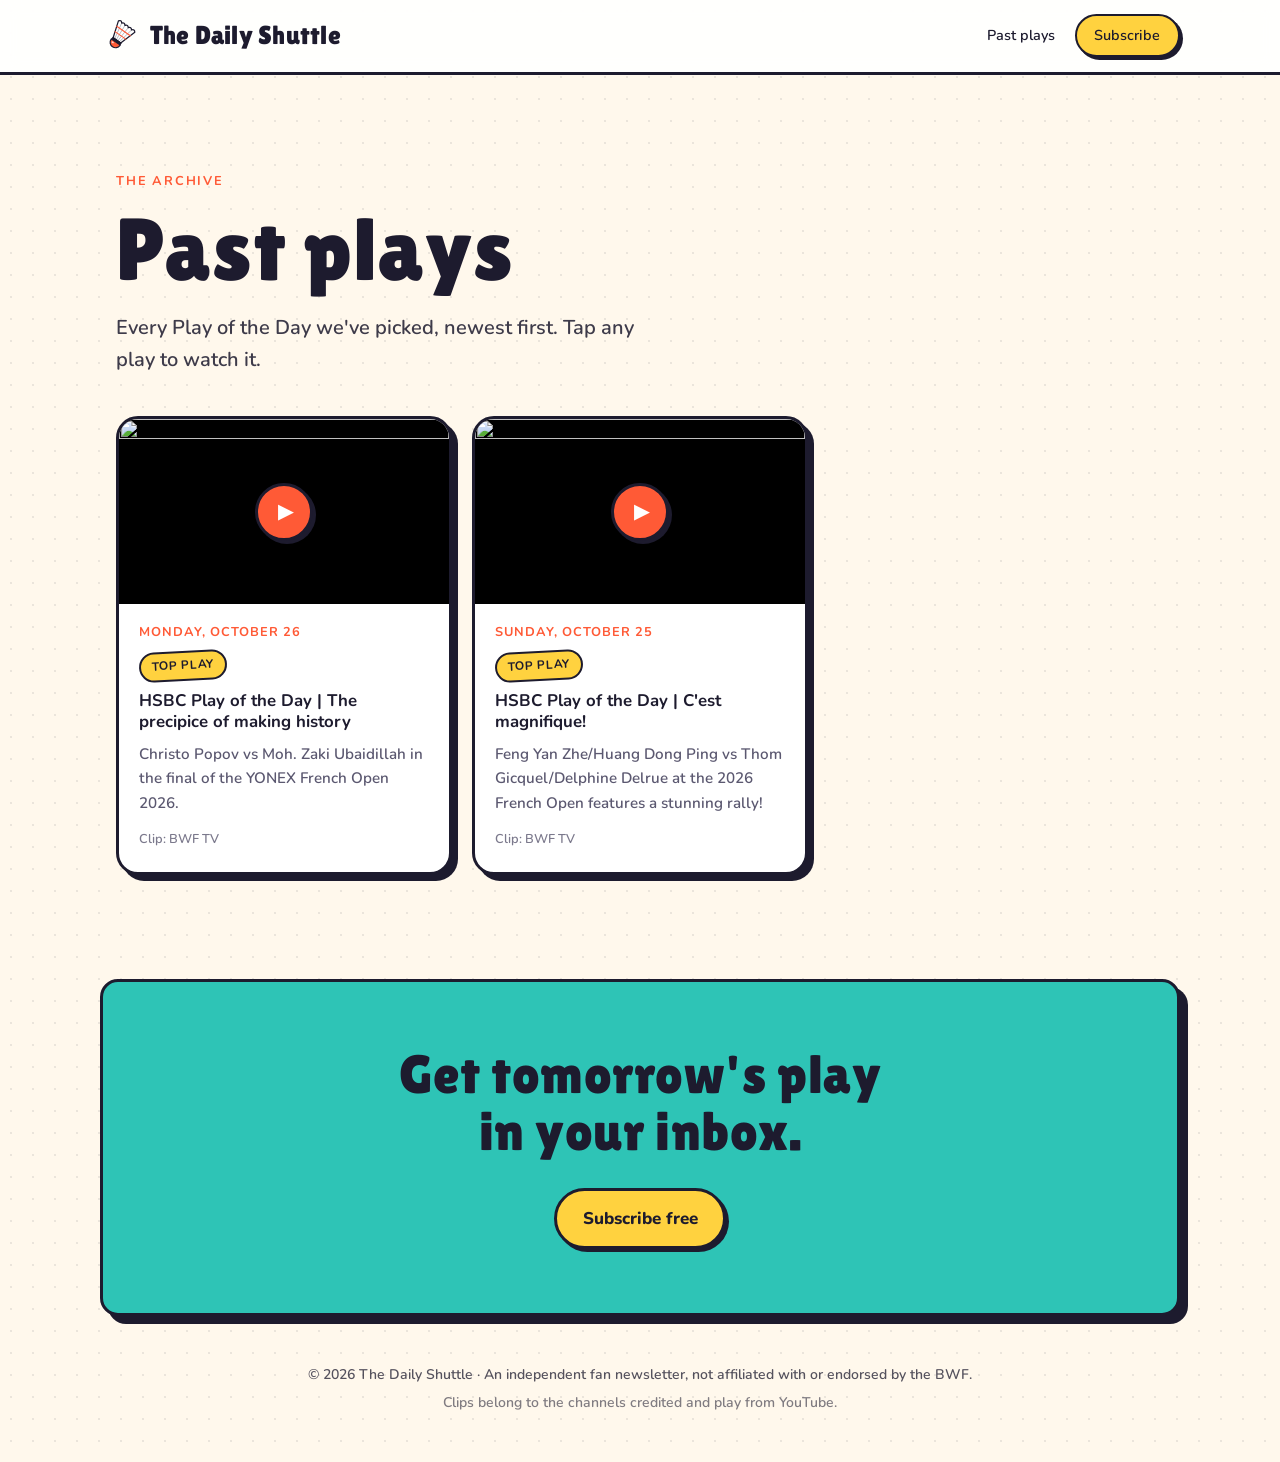
==== commit 768ddd31: "Playful "Sunny Court" design for the site and email - Cream page, sunny yellow hero, tomato and teal" ====
--- a/docs/archive.html
+++ b/docs/archive.html
@@ -3,29 +3,35 @@
 <head>
   <meta charset="utf-8">
   <meta name="viewport" content="width=device-width, initial-scale=1">
-  <meta name="color-scheme" content="dark">
+  <meta name="color-scheme" content="light">
   <title>Past plays · The Daily Shuttle</title>
   <meta name="description" content="Every Play of the Day from The Daily Shuttle badminton newsletter.">
   <link rel="icon" href="data:image/svg+xml,<svg xmlns='http://www.w3.org/2000/svg' viewBox='0 0 100 100'><text y='.9em' font-size='90'>🏸</text></svg>">
   <link rel="preconnect" href="https://fonts.googleapis.com">
   <link rel="preconnect" href="https://fonts.gstatic.com" crossorigin>
-  <link href="https://fonts.googleapis.com/css2?family=Barlow+Condensed:ital,wght@1,800&family=Barlow:wght@400;500;600;700&display=swap" rel="stylesheet">
-  <meta name="theme-color" content="#0c0c0f">
-  <link rel="stylesheet" href="style.css?v=8">
+  <link href="https://fonts.googleapis.com/css2?family=Lilita+One&family=Nunito:wght@400;600;700;800&display=swap" rel="stylesheet">
+  <meta name="theme-color" content="#ffd23f">
+  <link rel="stylesheet" href="style.css?v=9">
 </head>
 <body>
   <header class="site-header">
     <a class="logo" href="index.html" aria-label="The Daily Shuttle home">
-      <svg class="logo-mark" viewBox="0 0 30 28" aria-hidden="true">
-        <path d="M8 16.4 16.2 2 26.1 11.9 11.6 20Z" fill="none" stroke="currentColor" stroke-width="1.8" stroke-linejoin="round"/>
-        <path d="M9.8 18.2 21.1 6.9M8.9 17.3 18.6 4.4M10.7 19.1 23.6 9.4" stroke="currentColor" stroke-width=".8" opacity=".45"/>
-        <circle cx="7" cy="21" r="4.5" class="logo-cork"/>
+      <svg class="logo-mark" viewBox="-6 -6 52 52" aria-hidden="true">
+        <!-- Detailed shuttlecock in flight: feather skirt, thread rings, cork base -->
+        <g transform="rotate(35 20 20)" stroke="currentColor" stroke-linejoin="round" stroke-linecap="round">
+          <path class="logo-skirt" d="M14 27 L7 5 Q9.6 1.5 12.2 5 Q14.8 1.5 17.4 5 Q20 1.5 22.6 5 Q25.2 1.5 27.8 5 Q30.4 1.5 33 5 L26 27 Z" stroke-width="1.6"/>
+          <path d="M16.4 27 L12.2 5 M18.8 27 L17.4 5 M21.2 27 L22.6 5 M23.6 27 L27.8 5" stroke-width="0.8" opacity="0.45" fill="none"/>
+          <path class="logo-ring" d="M11.45 19 H28.55 M9.23 12 H30.77" stroke-width="1.4" fill="none"/>
+          <rect x="13" y="26.5" width="14" height="3" rx="1.5" fill="currentColor" stroke-width="1"/>
+          <path class="logo-cork" d="M13 29.5 H27 V30.5 A7 6.5 0 0 1 13 30.5 Z" stroke-width="1.6"/>
+          <ellipse cx="17" cy="32.2" rx="1.6" ry="1" fill="#ffffff" stroke="none" opacity="0.75"/>
+        </g>
       </svg>
       <span>The Daily Shuttle</span>
     </a>
     <nav class="header-nav">
       <a class="nav-link" href="archive.html" aria-current="page">Past plays</a>
-      <a class="header-cta" href="index.html#subscribe">Subscribe</a>
+      <a class="header-cta" href="index.html">Subscribe</a>
     </nav>
   </header>
 
@@ -43,7 +49,7 @@
 
     <section class="cta-band">
       <h2>Get tomorrow's play<br>in your inbox.</h2>
-      <a class="button" href="index.html#subscribe">Subscribe free</a>
+      <a class="button" href="index.html">Subscribe free</a>
     </section>
   </main>
 
@@ -52,7 +58,7 @@
     <p>Clips belong to the channels credited and play from YouTube.</p>
   </footer>
 
-  <script src="plays.js?v=8"></script>
+  <script src="plays.js?v=9"></script>
   <script>
     document.getElementById("year").textContent = new Date().getFullYear();
     loadArchive().then((archive) => {
--- a/docs/style.css
+++ b/docs/style.css
@@ -1,20 +1,27 @@
 /* ---------- Design tokens ---------- */
 :root {
-  color-scheme: dark;      /* tells Chrome to use dark autofill, scrollbars and controls */
-  --night: #0c0c0f;        /* page background: charcoal */
-  --panel: #17171c;        /* cards and panels */
-  --line: rgba(255, 255, 255, 0.1);  /* court lines and borders */
-  --chalk: #f5f5f7;        /* main text */
-  --muted: #a1a1aa;        /* secondary text */
-  --accent: #ff4b3e;       /* smash red */
+  color-scheme: light;
+  --ink: #1d1b2e;          /* outlines, text and sticker shadows */
+  --page: #fff8ec;         /* cream page background */
+  --hero: #ffd23f;         /* sunny yellow */
+  --accent: #ff5a36;       /* tomato red */
+  --second: #2ec4b6;       /* teal */
+  --soft1: #ffe1d9;        /* pastel card backgrounds */
+  --soft2: #d8f5f2;
+  --soft3: #fff1c2;
+  --night: var(--page);
+  --panel: #ffffff;
+  --line: var(--ink);
+  --chalk: var(--ink);     /* main text */
+  --muted: #5b5870;        /* secondary text */
   --accent-ink: #ffffff;   /* text on the accent */
-  --accent-soft: rgba(255, 75, 62, 0.12);
-  --accent-edge: rgba(255, 75, 62, 0.45);
-  --gold: #ffc94d;         /* throwback badges */
-  --field: #202027;        /* email box background (solid so autofill can match it) */
+  --accent-soft: rgba(255, 90, 54, 0.12);
+  --accent-edge: rgba(255, 90, 54, 0.45);
+  --gold: var(--hero);
+  --field: #ffffff;        /* email box background (solid so autofill can match it) */
   --radius: 18px;
-  --display: "Barlow Condensed", Impact, "Arial Narrow", sans-serif;  /* used 800 italic */
-  --body: "Barlow", system-ui, -apple-system, "Segoe UI", sans-serif;
+  --display: "Lilita One", "Arial Rounded MT Bold", sans-serif;
+  --body: "Nunito", system-ui, -apple-system, "Segoe UI", sans-serif;
   --max: 1080px;
 }
 
@@ -120,8 +127,8 @@
 }
 
 .logo-mark {
-  width: 34px;
-  height: 32px;
+  width: 40px;
+  height: 40px;
   flex-shrink: 0;
   color: var(--chalk);
 }
@@ -855,3 +862,196 @@
     animation: none !important;
   }
 }
+
+/* ==========================================================
+   Sunny Court: playful sticker style (outlines, offset shadows)
+   ========================================================== */
+
+body {
+  background:
+    radial-gradient(rgba(29, 27, 46, 0.09) 1.3px, transparent 1.5px) 0 0 / 22px 22px,
+    var(--page);
+  font-weight: 600;
+}
+
+/* Friendly headlines: upright, not shouty */
+h2, .logo, .hero h1, .step-num, .page-hero h1 {
+  font-weight: 400 !important;
+  font-style: normal !important;
+  letter-spacing: 0.01em !important;
+}
+h2, .hero h1, .page-hero h1 { text-transform: none !important; }
+
+/* Header */
+.site-header {
+  background: rgba(255, 255, 255, 0.9) !important;
+  border-bottom: 3px solid var(--ink);
+}
+.logo { text-transform: none; font-size: 1.6rem; }
+.logo-mark { color: var(--ink); }
+.logo-cork { fill: var(--accent); }
+.nav-link { color: var(--ink); }
+.header-cta {
+  background: var(--hero);
+  border: 2.5px solid var(--ink);
+  color: var(--ink);
+  box-shadow: 3px 3px 0 var(--ink);
+}
+.header-cta:hover { color: var(--ink); border-color: var(--ink); transform: translate(-1px, -1px); box-shadow: 4px 4px 0 var(--ink); }
+
+/* Hero: a big sunny block with floating shuttlecocks */
+.hero {
+  background: var(--hero) !important;
+  border-bottom: 3px solid var(--ink);
+}
+.hero::before {
+  content: "🏸" !important;
+  background: none !important;
+  -webkit-mask-image: none !important;
+  mask-image: none !important;
+  width: auto !important;
+  aspect-ratio: auto !important;
+  top: 18% !important;
+  left: 8% !important;
+  transform: rotate(-20deg) !important;
+  font-size: clamp(3rem, 8vw, 6rem);
+  animation: bob 4s ease-in-out infinite;
+}
+.hero::after {
+  content: "🏸";
+  position: absolute;
+  right: 8%;
+  bottom: 14%;
+  font-size: clamp(2.2rem, 6vw, 4.5rem);
+  transform: rotate(25deg);
+  animation: bob 5s ease-in-out infinite reverse;
+  pointer-events: none;
+}
+@keyframes bob {
+  50% { translate: 0 -14px; }
+}
+.hero .eyebrow {
+  display: inline-block;
+  padding: 0.45rem 0.9rem;
+  border-radius: 999px;
+  background: var(--ink);
+  color: var(--hero);
+  transform: rotate(-2deg);
+}
+.hero h1 { color: var(--ink); line-height: 1.02; }
+.hero h1 .accent {
+  display: inline-block;
+  color: var(--accent);
+  transform: rotate(-2deg);
+  text-shadow: 4px 4px 0 var(--ink);
+}
+.lede { color: var(--ink) !important; opacity: 0.85; }
+.fine-print { color: var(--ink); opacity: 0.75; }
+
+/* Chunky signup */
+.signup {
+  background: #fff !important;
+  border: 3px solid var(--ink) !important;
+  box-shadow: 5px 5px 0 var(--ink);
+}
+.signup input[type="email"] { color: var(--ink); font-weight: 700; }
+.signup input::placeholder { color: #8a879c; }
+
+/* All buttons: sticker style */
+.signup button,
+.button {
+  border: 3px solid var(--ink) !important;
+  box-shadow: 3px 3px 0 var(--ink) !important;
+  font-weight: 800;
+}
+.signup button:hover,
+.button:hover {
+  transform: translate(-2px, -2px) rotate(-1deg) !important;
+  box-shadow: 5px 5px 0 var(--ink) !important;
+}
+
+/* Section headings */
+.eyebrow { color: var(--accent); }
+h2 { color: var(--ink); }
+
+/* Cards with thick outlines and offset shadows */
+.clip-card,
+.play-card,
+.step,
+.player-dialog {
+  border: 3px solid var(--ink) !important;
+  border-radius: 22px !important;
+  box-shadow: 6px 6px 0 var(--ink);
+}
+.play-card:hover,
+.step:hover {
+  transform: translate(-3px, -3px) rotate(-0.5deg) !important;
+  box-shadow: 9px 9px 0 var(--ink);
+  border-color: var(--ink) !important;
+}
+.clip-info h3, .play-body h3 { color: var(--ink); }
+.clip-blurb { color: var(--ink); }
+
+/* Badges look like stickers */
+.tag,
+.tag-throwback {
+  border: 2px solid var(--ink) !important;
+  background: var(--hero) !important;
+  color: var(--ink) !important;
+  transform: rotate(-3deg);
+}
+.tag-throwback { background: var(--second) !important; }
+
+.play-badge {
+  border: 3px solid var(--ink);
+  box-shadow: 3px 3px 0 var(--ink);
+}
+.play-date { color: var(--accent); }
+.watch-link, .see-all { color: var(--accent); }
+
+/* How it works: pastel cards with round numbers */
+.step:nth-child(1) { background: var(--soft1); }
+.step:nth-child(2) { background: var(--soft2); }
+.step:nth-child(3) { background: var(--soft3); }
+.step-num {
+  display: grid !important;
+  place-items: center;
+  width: 64px;
+  height: 64px;
+  border: 3px solid var(--ink);
+  border-radius: 50%;
+  background: var(--accent);
+  color: #fff !important;
+  font-size: 1.8rem !important;
+  box-shadow: 3px 3px 0 var(--ink);
+}
+.step:nth-child(2) .step-num { background: var(--second); }
+.step:nth-child(3) .step-num { background: var(--hero); color: var(--ink) !important; }
+.step p { color: var(--ink); opacity: 0.8; }
+
+/* Closing call to action */
+.cta-band {
+  background: var(--second) !important;
+  border: 3px solid var(--ink);
+  box-shadow: 8px 8px 0 var(--ink);
+  color: var(--ink) !important;
+}
+.cta-band::before { display: none; }
+.cta-band h2 { color: var(--ink); }
+.cta-band .button {
+  background: var(--hero) !important;
+  color: var(--ink) !important;
+}
+
+.site-footer { color: var(--ink); opacity: 0.75; }
+.player-dialog { background: #fff; color: var(--ink); }
+.dialog-close { border: 2px solid var(--ink); color: var(--ink); }
+
+@media (prefers-reduced-motion: reduce) {
+  .hero::before, .hero::after { animation: none; }
+}
+
+/* Detailed shuttlecock logo colours */
+.logo-skirt { fill: #ffffff; }
+.logo-ring { stroke: var(--accent); }
+.logo-cork { fill: var(--accent); }
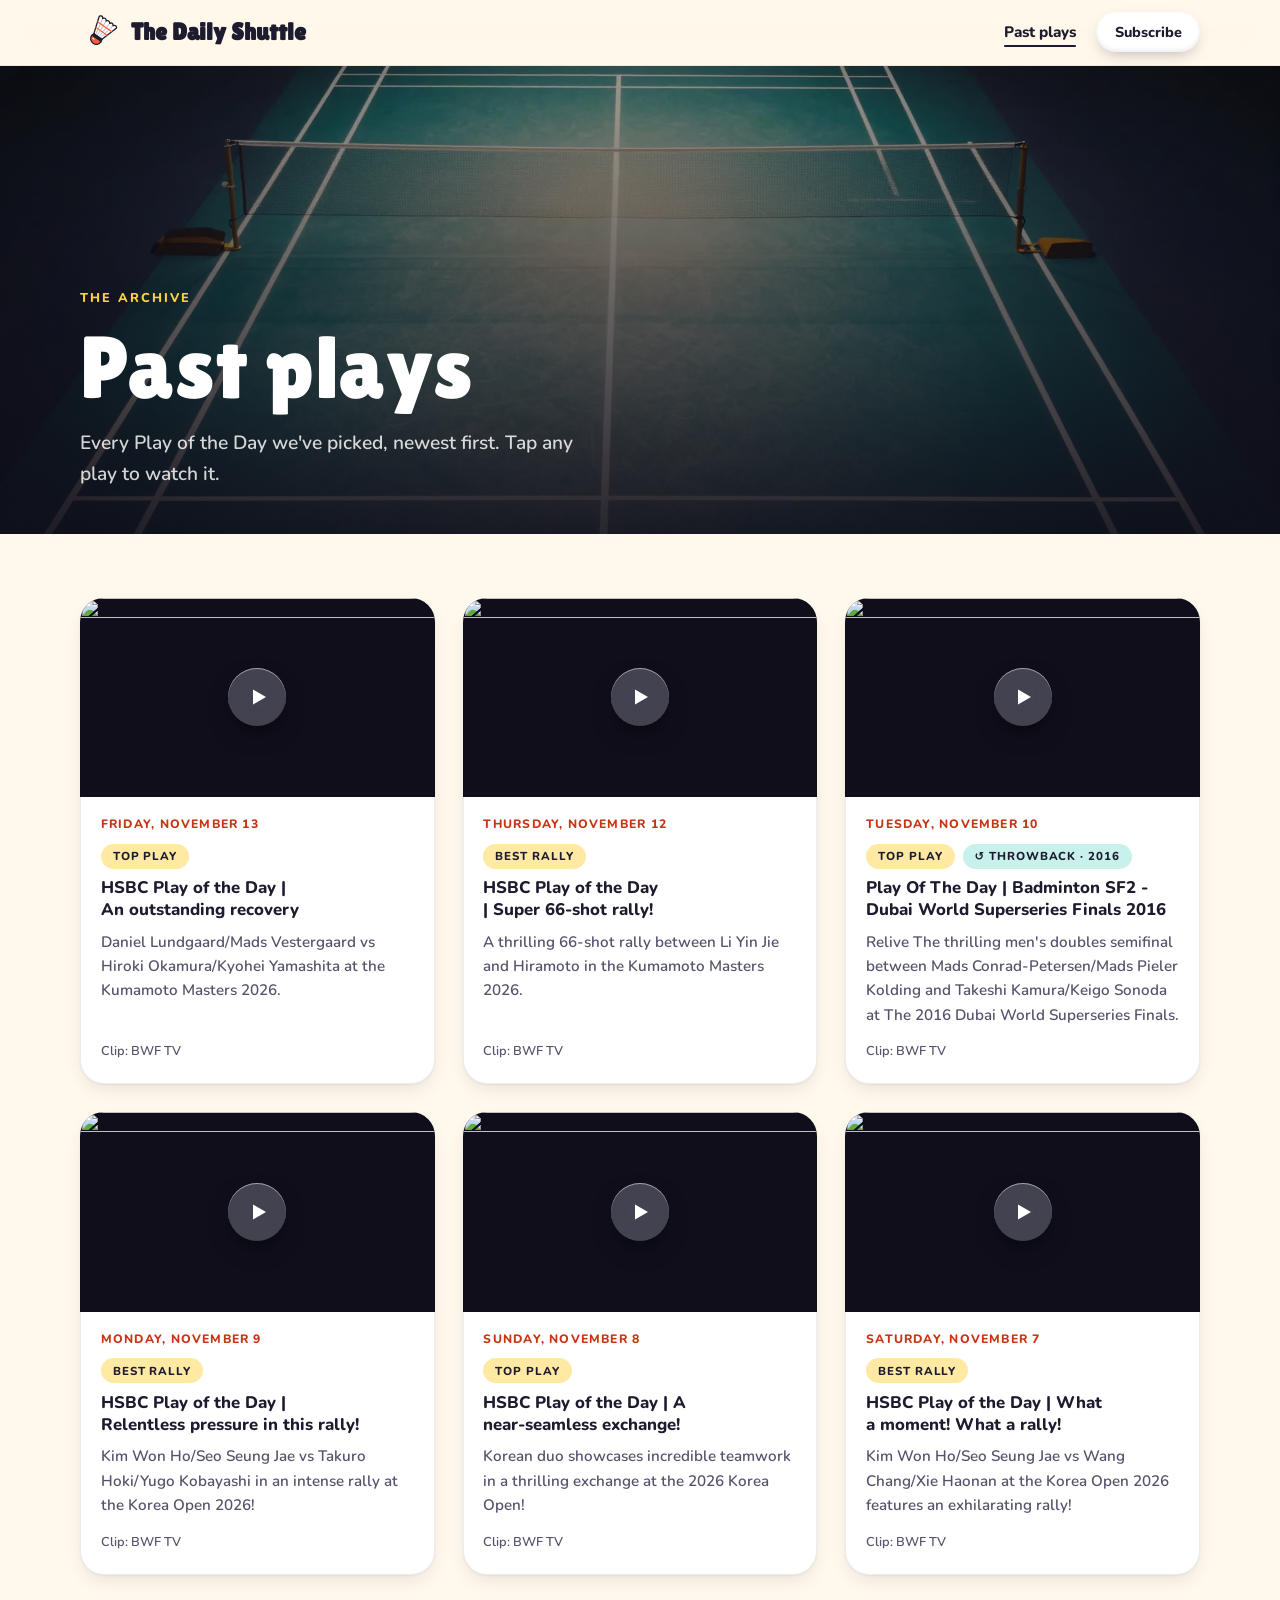
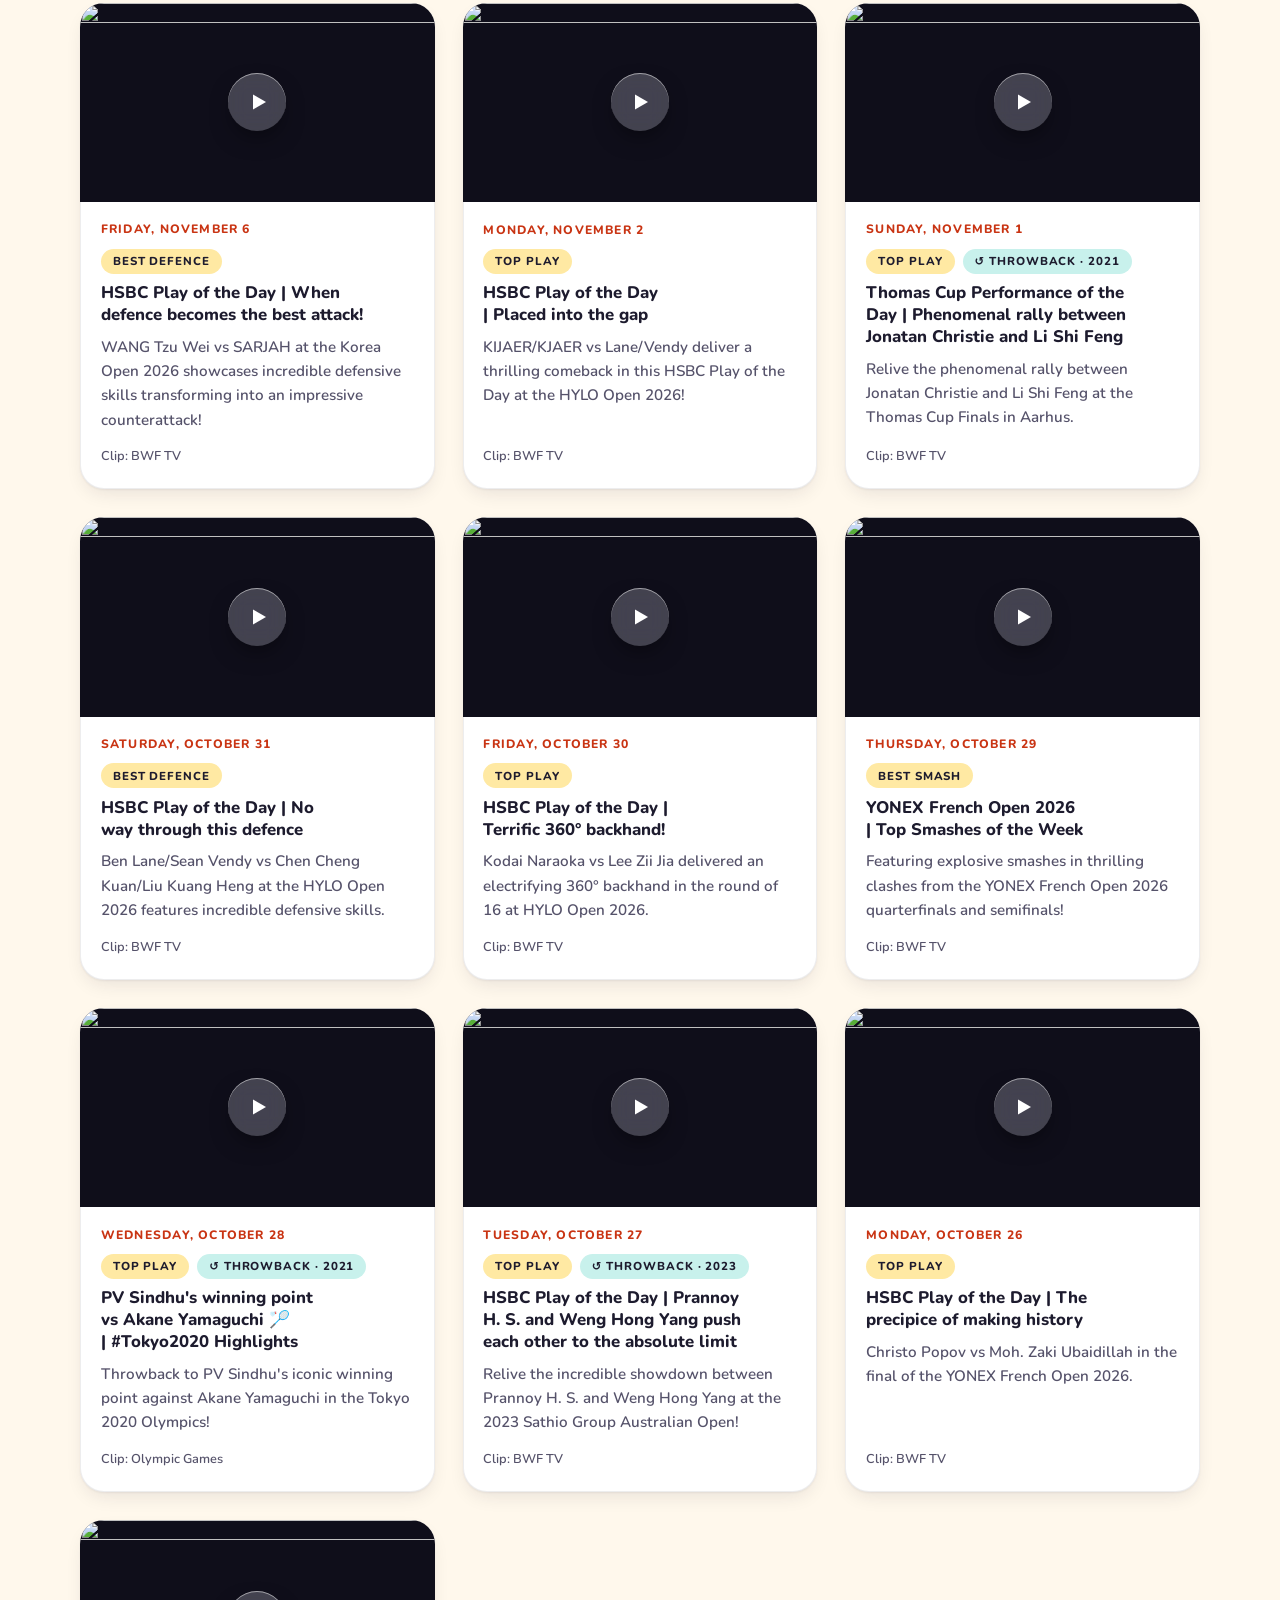
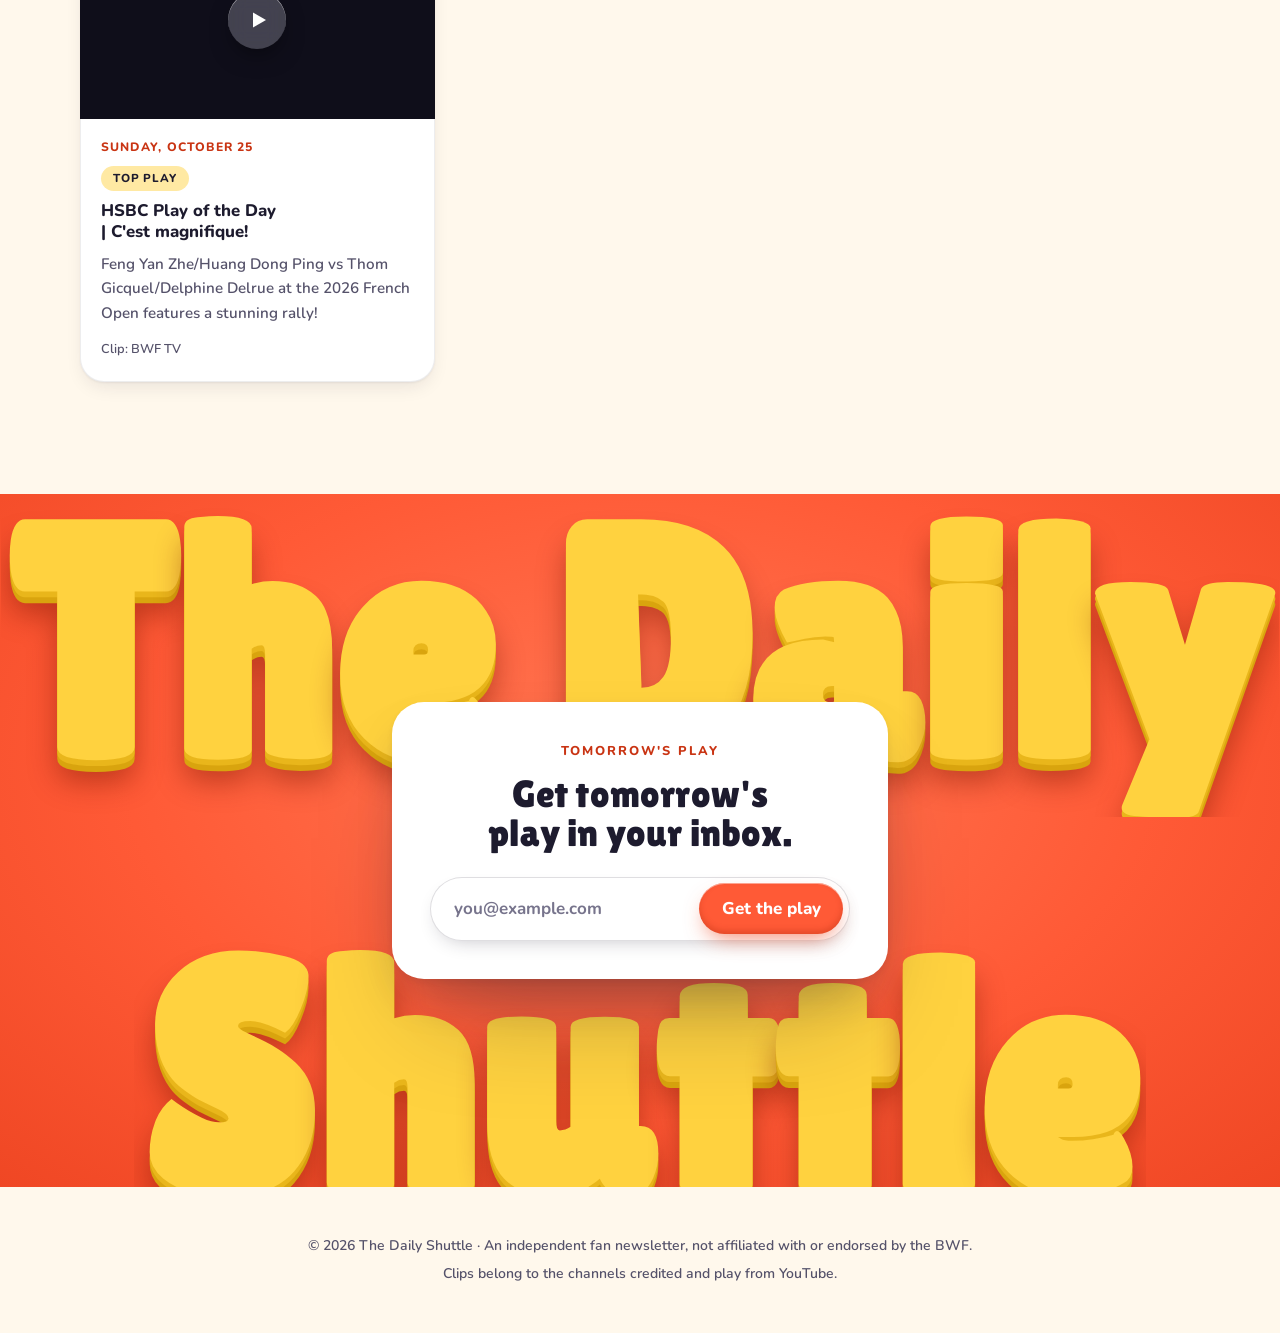
==== commit 908c344d: "Redesign the site: 3D shuttlecock, night-court scroll story, on-page signup - A real-time 3D shuttle" ====
--- a/docs/archive.html
+++ b/docs/archive.html
@@ -11,7 +11,11 @@
   <link rel="preconnect" href="https://fonts.gstatic.com" crossorigin>
   <link href="https://fonts.googleapis.com/css2?family=Lilita+One&family=Nunito:wght@400;600;700;800&display=swap" rel="stylesheet">
   <meta name="theme-color" content="#ffd23f">
-  <link rel="stylesheet" href="style.css?v=9">
+  <link rel="stylesheet" href="style.css?v=15">
+  <!-- fx.js animates the page with Motion; skip it if the visitor prefers reduced motion -->
+  <script>
+    if (!matchMedia("(prefers-reduced-motion: reduce)").matches) document.documentElement.classList.add("fx");
+  </script>
 </head>
 <body>
   <header class="site-header">
@@ -37,19 +41,46 @@
 
   <main>
     <section class="page-hero">
-      <p class="eyebrow">The archive</p>
-      <h1>Past plays</h1>
-      <p class="lede">Every Play of the Day we've picked, newest first. Tap any play to watch it.</p>
+      <img class="page-hero-img" alt="" decoding="async"
+           src="assets/court-above.webp" srcset="assets/court-above-sm.webp 960w, assets/court-above.webp 1920w" sizes="100vw">
+      <div class="page-hero-text" data-reveal>
+        <p class="eyebrow">The archive</p>
+        <h1>Past plays</h1>
+        <p class="lede">Every Play of the Day we've picked, newest first. Tap any play to watch it.</p>
+      </div>
     </section>
 
     <section class="past past-full" aria-label="All past plays">
-      <div class="play-grid" id="archive-grid"></div>
+      <div class="play-grid" id="archive-grid" data-reveal-group></div>
       <p class="archive-empty" id="archive-empty" hidden>No plays yet. The first one arrives tomorrow morning.</p>
     </section>
 
-    <section class="cta-band">
-      <h2>Get tomorrow's play<br>in your inbox.</h2>
-      <a class="button" href="index.html">Subscribe free</a>
+    <!-- Closing signup: the name fills the band in giant letters (signup.js), a signup card sits on top -->
+    <section class="wordmark-cta" aria-labelledby="cta-email-title">
+      <div class="wordmark" data-lines="The Daily|Shuttle" data-done="You're|in!" aria-hidden="true"></div>
+      <div class="wm-card signup-block" data-style="wordmark" data-reveal>
+        <p class="eyebrow">Tomorrow's play</p>
+        <h2 id="cta-email-title">Get tomorrow's play in your inbox.</h2>
+        <form class="signup" action="https://buttondown.com/api/emails/embed-subscribe/karthikeya" method="post" novalidate>
+            <label for="cta-email" class="visually-hidden">Email address</label>
+            <input id="cta-email" type="email" name="email" placeholder="you@example.com" autocomplete="email" required>
+            <input type="hidden" name="embed" value="1">
+            <button type="submit">
+              <span class="btn-label">Get the play</span>
+              <svg class="btn-env" viewBox="0 0 24 24" aria-hidden="true">
+                <rect class="btn-draw" x="3" y="6" width="18" height="13" rx="2.2" pathLength="1"/>
+                <polyline class="btn-draw btn-flap" points="3.4,6.6 12,13 20.6,6.6" pathLength="1"/>
+              </svg>
+              <svg class="btn-check" viewBox="0 0 24 24" aria-hidden="true"><path d="M5.5 12.5l4.2 4.2 8.8-9.4" pathLength="1"/></svg>
+            </button>
+          </form>
+          <p class="signup-msg" role="alert"></p>
+          <div class="signup-done" role="status" hidden>
+            <p class="signup-done-title">Check your inbox</p>
+            <p>We sent a confirmation link to <strong class="signup-email"></strong>. Click it and tomorrow's play is yours. Give it a minute, and peek in spam if it hides.</p>
+            <button type="button" class="signup-reset">Wrong address?</button>
+          </div>
+      </div>
     </section>
   </main>
 
@@ -58,7 +89,10 @@
     <p>Clips belong to the channels credited and play from YouTube.</p>
   </footer>
 
-  <script src="plays.js?v=9"></script>
+  <script src="plays.js?v=12"></script>
+  <script src="signup.js?v=12"></script>
+  <script src="https://cdn.jsdelivr.net/npm/motion@14.7.1/dist/motion.js"></script>
+  <script src="fx.js?v=15"></script>
   <script>
     document.getElementById("year").textContent = new Date().getFullYear();
     loadArchive().then((archive) => {
@@ -66,7 +100,9 @@
         document.getElementById("archive-empty").hidden = false;
         return;
       }
-      document.getElementById("archive-grid").append(...archive.map(playCard));
+      const grid = document.getElementById("archive-grid");
+      grid.append(...archive.map(playCard));
+      revealIn(grid);
     });
   </script>
 </body>
--- a/docs/style.css
+++ b/docs/style.css
@@ -1,28 +1,45 @@
+/* The Daily Shuttle: "Sunny Court", lit for real.
+   Same sunny yellow, tomato, teal and ink as before, but with real depth:
+   soft layered shadows, glass, photographs and a 3D shuttlecock.
+
+   Every animation is done by Motion in fx.js (and three.js in shuttle3d.js).
+   While fx.js runs, <html> has the class "fx". Without it (Motion failed to
+   load, or the visitor prefers reduced motion) the page is fully visible and
+   the small CSS fallbacks near the bottom take over. */
+
 /* ---------- Design tokens ---------- */
 :root {
   color-scheme: light;
-  --ink: #1d1b2e;          /* outlines, text and sticker shadows */
+  --ink: #1d1b2e;          /* text */
+  --night: #0f0e1a;        /* behind the photographs */
   --page: #fff8ec;         /* cream page background */
   --hero: #ffd23f;         /* sunny yellow */
-  --accent: #ff5a36;       /* tomato red */
+  --accent: #ff5a36;       /* tomato */
+  --accent-deep: #c93413;  /* tomato dark enough for small text on cream */
   --second: #2ec4b6;       /* teal */
-  --soft1: #ffe1d9;        /* pastel card backgrounds */
-  --soft2: #d8f5f2;
-  --soft3: #fff1c2;
-  --night: var(--page);
   --panel: #ffffff;
-  --line: var(--ink);
-  --chalk: var(--ink);     /* main text */
-  --muted: #5b5870;        /* secondary text */
-  --accent-ink: #ffffff;   /* text on the accent */
-  --accent-soft: rgba(255, 90, 54, 0.12);
-  --accent-edge: rgba(255, 90, 54, 0.45);
-  --gold: var(--hero);
-  --field: #ffffff;        /* email box background (solid so autofill can match it) */
-  --radius: 18px;
+  --muted: #55526a;        /* secondary text */
+  --hairline: rgba(29, 27, 46, 0.08);
+  /* Shadows are stacked: a tight contact shadow plus wider, softer ones */
+  --shadow-sm: 0 1px 2px rgba(29, 27, 46, 0.06), 0 8px 20px -6px rgba(29, 27, 46, 0.12);
+  --shadow-md: 0 2px 4px rgba(29, 27, 46, 0.05), 0 14px 30px -10px rgba(29, 27, 46, 0.16),
+    0 36px 70px -30px rgba(29, 27, 46, 0.22);
+  --shadow-lg: 0 3px 6px rgba(29, 27, 46, 0.06), 0 24px 48px -14px rgba(29, 27, 46, 0.22),
+    0 60px 110px -40px rgba(29, 27, 46, 0.35);
+  --radius: 28px;
+  --radius-sm: 16px;
   --display: "Lilita One", "Arial Rounded MT Bold", sans-serif;
   --body: "Nunito", system-ui, -apple-system, "Segoe UI", sans-serif;
-  --max: 1080px;
+  --max: 1120px;
+  --gutter: clamp(1rem, 4vw, 2rem);
+  --screen: 100vh;
+  --header: 4.1rem;       /* height of the sticky header */
+}
+
+@supports (height: 100lvh) {
+  :root {
+    --screen: 100lvh; /* phones: the screen with the address bar tucked away */
+  }
 }
 
 /* ---------- Base ---------- */
@@ -38,10 +55,11 @@
 
 body {
   margin: 0;
-  background: var(--night);
-  color: var(--chalk);
+  background: var(--page);
+  color: var(--ink);
   font-family: var(--body);
   font-size: 1.0625rem;
+  font-weight: 600;
   line-height: 1.6;
   -webkit-font-smoothing: antialiased;
 }
@@ -51,19 +69,30 @@
 h3 {
   margin: 0;
   line-height: 1.05;
-}
-
+  text-wrap: balance;
+}
+
+h1,
 h2 {
   font-family: var(--display);
+  font-weight: 400;
+  letter-spacing: 0.005em;
+}
+
+h2 {
+  font-size: clamp(2.2rem, 5vw, 3.4rem);
+}
+
+h3 {
   font-weight: 800;
-  font-style: italic;
-  font-size: clamp(2.2rem, 5vw, 3.4rem);
-  text-transform: uppercase;
-  letter-spacing: 0.01em;
 }
 
 a {
   color: inherit;
+}
+
+img {
+  max-width: 100%;
 }
 
 :focus-visible {
@@ -85,19 +114,38 @@
 }
 
 .eyebrow {
-  margin: 0 0 0.75rem;
-  color: var(--accent);
+  margin: 0 0 0.8rem;
+  color: var(--accent-deep);
   font-size: 0.8rem;
-  font-weight: 700;
-  letter-spacing: 0.14em;
+  font-weight: 800;
+  letter-spacing: 0.16em;
   text-transform: uppercase;
 }
 
-.accent {
-  color: var(--accent);
-}
-
-/* ---------- Header ---------- */
+/* ---------- Buttons: glossy pills ---------- */
+.button,
+.signup button {
+  display: inline-flex;
+  align-items: center;
+  justify-content: center;
+  gap: 0.5rem;
+  min-height: 48px;
+  padding: 0.75rem 1.6rem;
+  border: 0;
+  border-radius: 999px;
+  background-color: var(--accent);
+  color: #fff;
+  /* a highlight along the top edge, shade along the bottom, and a coloured glow below */
+  box-shadow: inset 0 1px 0 rgba(255, 255, 255, 0.45), inset 0 -3px 6px rgba(150, 30, 0, 0.28),
+    0 10px 22px -8px rgba(240, 74, 34, 0.7);
+  font: inherit;
+  font-weight: 800;
+  text-decoration: none;
+  white-space: nowrap;
+  cursor: pointer;
+}
+
+/* ---------- Header: frosted glass ---------- */
 .site-header {
   position: sticky;
   top: 0;
@@ -106,31 +154,54 @@
   align-items: center;
   justify-content: space-between;
   gap: 1rem;
-  padding: 0.9rem max(1rem, calc((100% - var(--max)) / 2));
-  background: rgba(12, 12, 15, 0.85);
-  backdrop-filter: blur(10px);
-  border-bottom: 1px solid var(--line);
+  min-height: var(--header);
+  padding: 0.5rem max(var(--gutter), calc((100% - var(--max)) / 2));
+  background-color: rgba(255, 248, 236, 0.78);
+  border-bottom: 1px solid rgba(29, 27, 46, 0.08);
+  color: var(--ink);
+  -webkit-backdrop-filter: blur(18px) saturate(1.6);
+  backdrop-filter: blur(18px) saturate(1.6);
+}
+
+/* Home page: clear over the yellow hero, dark glass over the night court */
+.home .site-header {
+  background-color: rgba(255, 210, 63, 0);
+  border-bottom-color: rgba(29, 27, 46, 0);
+}
+
+.home .site-header.is-scrolled {
+  background-color: rgba(255, 248, 236, 0.78);
+  border-bottom-color: rgba(29, 27, 46, 0.08);
+}
+
+.home .site-header.is-dark {
+  background-color: rgba(15, 14, 26, 0.55);
+  border-bottom-color: rgba(255, 255, 255, 0.1);
+  color: #fff;
 }
 
 .logo {
   display: flex;
   align-items: center;
-  gap: 0.6rem;
+  gap: 0.55rem;
   font-family: var(--display);
-  font-weight: 800;
-  font-style: italic;
   font-size: 1.5rem;
-  text-transform: uppercase;
   text-decoration: none;
-  letter-spacing: 0.02em;
   white-space: nowrap;
 }
 
 .logo-mark {
-  width: 40px;
-  height: 40px;
+  width: 42px;
+  height: 42px;
   flex-shrink: 0;
-  color: var(--chalk);
+}
+
+.logo-skirt {
+  fill: #fff;
+}
+
+.logo-ring {
+  stroke: var(--accent);
 }
 
 .logo-cork {
@@ -143,181 +214,594 @@
   gap: 1.25rem;
 }
 
+/* --u (0 to 1) is how far the underline is drawn; fx.js animates it */
 .nav-link {
-  color: var(--muted);
-  font-size: 0.9rem;
-  font-weight: 600;
+  --u: 0;
+  position: relative;
+  font-size: 0.95rem;
+  font-weight: 800;
   text-decoration: none;
   white-space: nowrap;
-  transition: color 0.2s;
-}
-
-.nav-link:hover,
+}
+
 .nav-link[aria-current="page"] {
-  color: var(--chalk);
+  --u: 1;
+}
+
+.nav-link::after {
+  content: "";
+  position: absolute;
+  left: 0;
+  right: 0;
+  bottom: -3px;
+  height: 2px;
+  border-radius: 2px;
+  background: currentColor;
+  transform: scaleX(var(--u));
+  transform-origin: left;
 }
 
 .header-cta {
-  padding: 0.5rem 1.1rem;
-  border: 1px solid var(--line);
+  display: inline-flex;
+  align-items: center;
+  min-height: 40px;
+  padding: 0.45rem 1.15rem;
   border-radius: 999px;
+  background-color: #fff;
+  color: var(--ink);
+  box-shadow: inset 0 -2px 4px rgba(29, 27, 46, 0.08), 0 6px 16px -6px rgba(29, 27, 46, 0.35);
   font-size: 0.9rem;
-  font-weight: 600;
+  font-weight: 800;
   text-decoration: none;
   white-space: nowrap;
-  transition: border-color 0.2s, color 0.2s;
-}
-
-.header-cta:hover {
-  border-color: var(--accent);
-  color: var(--accent);
+}
+
+/* ---------- The stage: hero + scroll story over one pinned backdrop ---------- */
+.stage {
+  position: relative;
+  margin-top: calc(var(--header) * -1); /* slides up behind the clear header */
+  background: var(--hero);
+}
+
+/* Stays on screen while the hero and the story scroll over it */
+.stage-pin {
+  position: sticky;
+  top: 0;
+  z-index: 0;
+  height: var(--screen);
+  overflow: hidden;
+}
+
+.stage-pin > *,
+.stage-court > * {
+  position: absolute;
+  inset: 0;
+}
+
+/* A studio backdrop: brightest behind the shuttle, deeper at the edges */
+.stage-sky {
+  background: radial-gradient(90% 80% at 72% 42%, #ffe58a 0%, #ffd23f 42%, #ffbf1c 100%);
+}
+
+/* The night court. --court and --above (0 to 1) are set from the scroll position. */
+.stage-court {
+  background: var(--night);
+  opacity: var(--court, 0);
+}
+
+.court-img {
+  width: 100%;
+  height: 100%;
+  object-fit: cover;
+}
+
+.court-high {
+  opacity: var(--above, 0);
+}
+
+/* Warm and cool light hanging in the air (fx.js lets it drift) */
+.court-haze {
+  inset: -20%;
+  background:
+    radial-gradient(34% 30% at 34% 22%, rgba(255, 232, 180, 0.2), transparent 70%),
+    radial-gradient(30% 26% at 70% 30%, rgba(150, 225, 255, 0.12), transparent 70%);
+}
+
+.court-dust {
+  width: 100%;
+  height: 100%;
+}
+
+.court-shade {
+  background: linear-gradient(180deg, rgba(15, 14, 26, 0.5) 0%, rgba(15, 14, 26, 0.1) 40%, rgba(15, 14, 26, 0.55) 100%);
+}
+
+.stage-canvas {
+  display: block;
+  width: 100%;
+  height: 100%;
+}
+
+.hero,
+.story {
+  position: relative;
+  z-index: 1;
 }
 
 /* ---------- Hero ---------- */
 .hero {
+  display: grid;
+  grid-template-columns: minmax(0, 1.1fr) minmax(0, 0.9fr);
+  align-items: center;
+  gap: clamp(1.5rem, 4vw, 3rem);
+  max-width: calc(var(--max) + 2 * var(--gutter));
+  min-height: 100vh;
+  min-height: 100svh;
+  margin: calc(var(--screen) * -1) auto 0; /* pulled up over the pinned backdrop */
+  padding: calc(var(--header) + clamp(1.5rem, 4vw, 3rem)) var(--gutter) clamp(3.5rem, 7vw, 5rem);
+}
+
+.hero-badge {
+  display: inline-flex;
+  align-items: center;
+  gap: 0.5rem;
+  margin: 0 0 1.4rem;
+  padding: 0.4rem 0.95rem 0.4rem 0.7rem;
+  border-radius: 999px;
+  background: rgba(255, 255, 255, 0.55);
+  box-shadow: inset 0 1px 0 rgba(255, 255, 255, 0.8), 0 6px 16px -8px rgba(120, 80, 0, 0.45);
+  -webkit-backdrop-filter: blur(10px);
+  backdrop-filter: blur(10px);
+  font-size: 0.76rem;
+  font-weight: 800;
+  letter-spacing: 0.12em;
+  text-transform: uppercase;
+}
+
+.hero-badge-dot {
+  width: 9px;
+  height: 9px;
+  border-radius: 50%;
+  background: var(--accent);
+}
+
+.hero h1 {
+  font-size: clamp(3.3rem, 8.4vw, 6.6rem);
+  line-height: 0.96;
+}
+
+/* Each headline line slides up out of its own mask (fx.js) */
+.hero h1 .line {
+  display: block;
+  overflow: hidden;
+  padding: 0.04em 0.1em 0.12em 0;
+  margin-bottom: -0.08em;
+}
+
+.hero h1 .line > span {
+  display: inline-block;
+}
+
+.hero h1 .line-accent > span {
+  color: var(--accent);
+}
+
+.lede {
+  max-width: 33rem;
+  margin: 1.4rem 0 2rem;
+  font-size: clamp(1.05rem, 2vw, 1.2rem);
+}
+
+.fine-print {
+  margin: 1rem 0 0;
+  font-size: 0.875rem;
+  color: #4a4636;
+}
+
+/* The right half of the hero: drag across it to spin the shuttle */
+.hero-grip {
   position: relative;
-  overflow: hidden;
-  padding: clamp(4rem, 11vw, 7.5rem) 1rem clamp(3.5rem, 8vw, 5.5rem);
-  /* Floodlight glow over the arena */
-  background:
-    radial-gradient(ellipse 60% 50% at 50% 0%, rgba(255, 75, 62, 0.14), transparent 70%),
-    linear-gradient(var(--panel), var(--night));
-}
-
-/* A badminton court seen from above (doubles + singles lines, dashed net),
-   faded out in the middle so it never sits behind the text */
-.hero::before {
-  content: "";
-  position: absolute;
-  top: 50%;
+  align-self: stretch;
+  min-height: 20rem;
+  cursor: grab;
+  touch-action: pan-y;
+  user-select: none;
+}
+
+.hero-grip.is-dragging {
+  cursor: grabbing;
+}
+
+.grip-hint {
+  position: absolute;
   left: 50%;
-  width: min(1180px, 160%);
-  aspect-ratio: 136 / 63;
-  transform: translate(-50%, -50%);
-  background: url("data:image/svg+xml,%3Csvg xmlns='http://www.w3.org/2000/svg' viewBox='-1 -1 136 63' fill='none'%3E%3Cg stroke='rgba(238,242,255,0.12)' stroke-width='0.45'%3E%3Crect width='134' height='61'/%3E%3Cpath d='M0 4.6H134M0 56.4H134M7.6 0V61M126.4 0V61M47.2 0V61M86.8 0V61M0 30.5H47.2M86.8 30.5H134'/%3E%3C/g%3E%3Cpath d='M67 -1V62' stroke='rgba(255,75,62,0.4)' stroke-width='0.6' stroke-dasharray='1.6 1'/%3E%3C/svg%3E")
-    center / contain no-repeat;
-  -webkit-mask-image: radial-gradient(ellipse 46% 52% at 50% 50%, transparent 62%, #000 105%);
-  mask-image: radial-gradient(ellipse 46% 52% at 50% 50%, transparent 62%, #000 105%);
-  pointer-events: none;
-}
-
-.hero-inner {
+  bottom: 3%;
+  padding: 0.3rem 0.85rem;
+  border-radius: 999px;
+  background: rgba(255, 255, 255, 0.5);
+  box-shadow: inset 0 1px 0 rgba(255, 255, 255, 0.7);
+  font-size: 0.72rem;
+  font-weight: 800;
+  letter-spacing: 0.12em;
+  text-transform: uppercase;
+  white-space: nowrap;
+  translate: -50% 0;
+}
+
+.scroll-cue {
+  position: absolute;
+  left: 50%;
+  bottom: 1.1rem;
+  display: flex;
+  flex-direction: column;
+  align-items: center;
+  gap: 0.4rem;
+  margin: 0;
+  font-size: 0.68rem;
+  font-weight: 800;
+  letter-spacing: 0.2em;
+  text-transform: uppercase;
+  translate: -50% 0;
+}
+
+.scroll-cue span {
+  width: 2px;
+  height: 26px;
+  border-radius: 2px;
+  background: var(--ink);
+  transform-origin: top;
+}
+
+/* ---------- Scroll story: three glass cards over the night court ---------- */
+.story-step {
+  display: grid;
+  align-items: center;
+  justify-items: end;
+  max-width: calc(var(--max) + 2 * var(--gutter));
+  min-height: var(--screen);
+  margin: 0 auto;
+  padding: 5rem var(--gutter);
+}
+
+.story-step-left {
+  justify-items: start;
+}
+
+.story-card {
+  width: min(100%, 30rem);
+  padding: clamp(1.5rem, 4vw, 2.4rem);
+  border: 1px solid rgba(255, 255, 255, 0.14);
+  border-radius: var(--radius);
+  background: rgba(18, 17, 32, 0.5);
+  box-shadow: inset 0 1px 0 rgba(255, 255, 255, 0.14), 0 40px 90px -30px rgba(0, 0, 0, 0.7);
+  -webkit-backdrop-filter: blur(20px) saturate(1.4);
+  backdrop-filter: blur(20px) saturate(1.4);
+  color: #fff;
+}
+
+.story-num {
+  margin: 0;
+  color: var(--hero);
+  font-family: var(--display);
+  font-size: 1.15rem;
+  letter-spacing: 0.16em;
+}
+
+.story-card h3 {
+  margin: 0.5rem 0 0.9rem;
+  font-family: var(--display);
+  font-weight: 400;
+  font-size: clamp(2rem, 4.4vw, 3.1rem);
+}
+
+.story-card p:last-child {
+  margin: 0;
+  color: rgba(255, 255, 255, 0.82);
+}
+
+/* ---------- Signup form ---------- */
+.signup-block {
   position: relative;
-  z-index: 1;
-  max-width: 760px;
-  margin: 0 auto;
-  text-align: center;
-}
-
-.hero h1 {
-  font-family: var(--display);
-  font-weight: 800;
-  font-style: italic;
-  font-size: clamp(3.4rem, 11vw, 7rem);
-  text-transform: uppercase;
-  letter-spacing: 0.01em;
-}
-
-.lede {
-  max-width: 560px;
-  margin: 1.5rem auto 2.25rem;
-  color: var(--muted);
-  font-size: clamp(1.05rem, 2.2vw, 1.25rem);
-}
-
-/* ---------- Signup form ---------- */
+}
+
 .signup {
   display: flex;
-  gap: 0.5rem;
-  max-width: 500px;
-  margin: 0 auto;
+  gap: 0.4rem;
+  max-width: 30rem;
   padding: 0.4rem;
-  background: var(--field);
-  border: 1px solid var(--line);
   border-radius: 999px;
+  background: var(--panel);
+  box-shadow: inset 0 0 0 1px var(--hairline), 0 14px 34px -12px rgba(29, 27, 46, 0.35);
   scroll-margin-top: 8rem;
 }
 
 .signup input[type="email"] {
   flex: 1;
   min-width: 0;
-  padding: 0.85rem 1.2rem;
+  padding: 0.75rem 1.1rem;
   border: none;
   border-radius: 999px;
   background: transparent;
-  color: var(--chalk);
+  color: var(--ink);
   font: inherit;
-}
-
-/* Browsers paint autofilled fields light blue/white and ignore `background`.
-   A huge inset shadow covers that, and text-fill-color keeps the text light. */
+  font-weight: 700;
+}
+
+.signup input::placeholder {
+  color: #77748c;
+}
+
+.signup input:focus {
+  outline: none;
+}
+
+.signup input[readonly] {
+  opacity: 0.55;
+}
+
+/* Browsers paint autofilled fields blue and ignore `background`; this covers it. */
 .signup input:-webkit-autofill,
 .signup input:-webkit-autofill:hover,
 .signup input:-webkit-autofill:focus {
-  -webkit-text-fill-color: var(--chalk);
-  caret-color: var(--chalk);
-  box-shadow: 0 0 0 1000px var(--field) inset;
+  -webkit-text-fill-color: var(--ink);
+  caret-color: var(--ink);
+  box-shadow: 0 0 0 1000px var(--panel) inset;
   transition: background-color 9999s ease-out 0s;
 }
 
-.signup input:autofill {
-  box-shadow: 0 0 0 1000px var(--field) inset;
-  -webkit-text-fill-color: var(--chalk);
-}
-
-.signup input::placeholder {
-  color: var(--muted);
-}
-
-.signup input:focus {
-  outline: none;
-}
-
-.signup:focus-within {
-  border-color: var(--accent);
-}
-
-.signup button,
-.button {
-  display: inline-block;
-  padding: 0.85rem 1.6rem;
-  border: none;
-  border-radius: 999px;
+.signup button {
+  position: relative;
+  display: grid;
+  place-items: center;
+  min-height: 46px;
+  padding: 0.7rem 1.4rem;
+}
+
+.signup button > * {
+  grid-area: 1 / 1;
+}
+
+/* The envelope and check mark that fx.js draws inside the button */
+.btn-env,
+.btn-check {
+  width: 26px;
+  height: 26px;
+  opacity: 0;
+  fill: none;
+  stroke: #fff;
+  stroke-width: 1.9;
+  stroke-linecap: round;
+  stroke-linejoin: round;
+  pointer-events: none;
+}
+
+.btn-check {
+  stroke: var(--ink);
+  stroke-width: 2.8;
+}
+
+.btn-draw,
+.btn-check path {
+  stroke-dasharray: 1;
+  stroke-dashoffset: 1;
+}
+
+.btn-flap {
+  transform-box: fill-box;
+  transform-origin: 50% 0;
+}
+
+.signup-msg {
+  margin: 0.7rem 0 0;
+  color: var(--accent-deep);
+  font-size: 0.9rem;
+  font-weight: 800;
+}
+
+.signup-msg:empty {
+  display: none;
+}
+
+.signup-done {
+  max-width: 30rem;
+  margin-top: 1.1rem;
+  padding: 1rem 1.25rem 0.5rem;
+  border-radius: 20px;
+  background: var(--panel);
+  box-shadow: inset 0 0 0 1px var(--hairline), var(--shadow-md);
+  text-align: left;
+}
+
+.signup-done p {
+  margin: 0.2rem 0 0;
+  font-size: 0.95rem;
+}
+
+.signup-done .signup-done-title {
+  margin: 0;
+  font-family: var(--display);
+  font-size: 1.35rem;
+}
+
+.signup-done strong {
+  overflow-wrap: anywhere;
+}
+
+.signup-reset {
+  min-height: 44px;
+  padding: 0;
+  border: 0;
+  background: none;
+  color: var(--accent-deep);
+  font: inherit;
+  font-size: 0.9rem;
+  font-weight: 800;
+  text-decoration: underline;
+  text-underline-offset: 3px;
+  cursor: pointer;
+}
+
+/* The envelope that flies away, and its confetti (made by fx.js) */
+.signup-fly {
+  position: absolute;
+  z-index: 5;
+  width: 34px;
+  height: 34px;
+  margin: -17px 0 0 -17px;
+  pointer-events: none;
+  filter: drop-shadow(0 6px 8px rgba(29, 27, 46, 0.3));
+}
+
+.signup-fly svg {
+  width: 100%;
+  height: 100%;
+  fill: #fff;
+  stroke: var(--ink);
+  stroke-width: 1.5;
+  stroke-linejoin: round;
+}
+
+.confetti {
+  position: absolute;
+  z-index: 5;
+  width: 9px;
+  height: 9px;
+  margin: -4.5px 0 0 -4.5px;
+  border-radius: 2px;
+  pointer-events: none;
+}
+
+/* ---------- Stats: four big numbers on the dark, straight after the night court ---------- */
+.stats {
+  padding: clamp(4rem, 9vw, 7rem) var(--gutter);
+  background: var(--night);
+  color: #fff;
+  text-align: center;
+}
+
+.stats .eyebrow {
+  color: var(--hero);
+}
+
+.stats h2 {
+  font-size: clamp(2.4rem, 6vw, 4.4rem);
+}
+
+.stat-row {
+  display: grid;
+  grid-template-columns: repeat(4, 1fr);
+  gap: 1px; /* hairlines between the numbers */
+  max-width: var(--max);
+  margin: clamp(2.5rem, 6vw, 4.5rem) auto 0;
+  background: rgba(255, 255, 255, 0.12);
+}
+
+.stat {
+  padding: 0.5rem 1.25rem;
+  background: var(--night);
+}
+
+.stat dd {
+  margin: 0;
+  font-family: var(--display);
+  font-size: clamp(4rem, 9vw, 7rem);
+  line-height: 1;
+  /* sunny at the top, tomato at the bottom */
+  background: linear-gradient(180deg, #ffe07a 10%, #ffd23f 45%, #ff7a45 100%);
+  -webkit-background-clip: text;
+  background-clip: text;
+  color: transparent;
+}
+
+.stat dd small {
+  font-size: 0.45em;
+}
+
+.stat dt {
+  max-width: 13rem;
+  margin: 0.6rem auto 0;
+  color: rgba(255, 255, 255, 0.74);
+  font-size: 0.98rem;
+  line-height: 1.45;
+}
+
+/* ---------- Play-type ticker ---------- */
+.ticker {
+  overflow: hidden;
+  background: var(--ink);
+  color: var(--hero);
+}
+
+.ticker-track {
+  display: flex;
+  width: max-content;
+}
+
+.ticker-track span {
+  display: flex;
+  align-items: center;
+  gap: 1.4rem;
+  padding: 0.7rem 0.7rem;
+  font-family: var(--display);
+  font-size: 1.2rem;
+  white-space: nowrap;
+}
+
+.ticker-track span::after {
+  content: "";
+  width: 8px;
+  height: 8px;
+  border-radius: 50%;
   background: var(--accent);
-  color: var(--accent-ink);
-  font: inherit;
-  font-weight: 700;
-  text-decoration: none;
-  white-space: nowrap;
-  cursor: pointer;
-  transition: transform 0.15s, box-shadow 0.15s;
-}
-
-.signup button:hover,
-.button:hover {
-  transform: translateY(-1px);
-  box-shadow: 0 8px 24px rgba(255, 75, 62, 0.3);
-}
-
-.fine-print {
-  margin: 1rem 0 0;
-  color: var(--muted);
-  font-size: 0.875rem;
 }
 
 /* ---------- Shared section layout ---------- */
 .today,
-.past,
-.how {
-  max-width: var(--max);
+.past {
+  max-width: calc(var(--max) + 2 * var(--gutter));
   margin: 0 auto;
-  padding: clamp(3rem, 7vw, 5rem) 1rem 0;
+  padding: clamp(4rem, 9vw, 7rem) var(--gutter) 0;
 }
 
 .section-head {
   margin-bottom: 2.5rem;
 }
 
+.section-head-center {
+  text-align: center;
+}
+
+.section-head-center h2 {
+  font-size: clamp(2.6rem, 6.4vw, 4.6rem);
+}
+
+.section-head-row {
+  display: flex;
+  flex-wrap: wrap;
+  align-items: flex-end;
+  justify-content: space-between;
+  gap: 1rem;
+}
+
+/* --nudge is how far the arrow has moved; fx.js animates it on hover */
+.see-all,
+.watch-link {
+  --nudge: 0px;
+  display: inline-flex;
+  align-items: center;
+  gap: 0.35rem;
+  min-height: 44px;
+  color: var(--accent-deep);
+  font-weight: 800;
+  text-decoration: none;
+}
+
+.see-all::after,
+.watch-link::after {
+  content: "→";
+  transform: translateX(var(--nudge));
+}
+
 /* ---------- Badges: "Best Smash", "Throwback · 2019" ---------- */
 .tags {
   display: flex;
@@ -331,21 +815,17 @@
 
 .tag {
   display: inline-block;
-  padding: 0.2rem 0.7rem;
-  border: 1px solid var(--accent-edge);
+  padding: 0.2rem 0.75rem;
   border-radius: 999px;
-  background: var(--accent-soft);
-  color: var(--accent);
-  font-size: 0.75rem;
-  font-weight: 700;
-  letter-spacing: 0.06em;
+  background: #ffe9a3;
+  font-size: 0.72rem;
+  font-weight: 800;
+  letter-spacing: 0.08em;
   text-transform: uppercase;
 }
 
 .tag-throwback {
-  border-color: rgba(255, 201, 77, 0.45);
-  background: rgba(255, 201, 77, 0.1);
-  color: var(--gold);
+  background: #c8f1ec;
 }
 
 /* ---------- Today's play ---------- */
@@ -354,13 +834,19 @@
   color: var(--muted);
 }
 
+/* A 3D scene, so the card can tip up towards you as it scrolls in (fx.js) */
+.clip-scene {
+  perspective: 1600px;
+}
+
 .clip-card {
   display: grid;
-  grid-template-columns: minmax(0, 1.4fr) minmax(0, 1fr);
+  grid-template-columns: minmax(0, 1.45fr) minmax(0, 1fr);
   overflow: hidden;
+  border-radius: 32px;
   background: var(--panel);
-  border: 1px solid var(--line);
-  border-radius: var(--radius);
+  box-shadow: inset 0 0 0 1px var(--hairline), var(--shadow-lg);
+  transform-origin: 50% 100%;
 }
 
 /* The ::before spacer sets the player's shape (16:9 here, 9:16 for Shorts).
@@ -369,7 +855,7 @@
   position: relative;
   display: grid;
   place-items: center;
-  background: #000;
+  background: var(--night);
 }
 
 .player::before {
@@ -382,10 +868,9 @@
   grid-area: 1 / 1;
 }
 
-/* Vertical clips (YouTube Shorts): a tall player beside the text */
 .clip-card.is-vertical {
   grid-template-columns: min(340px, calc((100vh - 140px) * 9 / 16)) minmax(0, 1fr);
-  max-width: 860px; /* keeps the text column from stretching into empty space */
+  max-width: 880px;
 }
 
 .clip-card.is-vertical .player::before {
@@ -402,8 +887,8 @@
 
 .player-empty {
   margin: 0;
-  padding: 1rem;
-  color: var(--muted);
+  padding: 1.5rem;
+  color: var(--hero);
   text-align: center;
 }
 
@@ -412,12 +897,11 @@
   flex-direction: column;
   justify-content: center;
   gap: 0.9rem;
-  padding: clamp(1.5rem, 4vw, 2.5rem);
+  padding: clamp(1.5rem, 4vw, 2.75rem);
 }
 
 .clip-info h3 {
-  font-size: 1.35rem;
-  font-weight: 700;
+  font-size: 1.4rem;
   line-height: 1.25;
 }
 
@@ -436,70 +920,42 @@
   display: flex;
   flex-wrap: wrap;
   align-items: center;
-  gap: 1rem 1.25rem;
+  gap: 0.75rem 1.4rem;
   margin-top: 0.4rem;
 }
 
-.expand-button {
-  padding: 0.7rem 1.3rem;
-}
-
-.watch-link {
-  color: var(--accent);
-  font-weight: 700;
-  text-decoration: none;
-}
-
-.watch-link:hover {
-  text-decoration: underline;
-}
-
-/* ---------- Past plays ---------- */
-.section-head-row {
-  display: flex;
-  flex-wrap: wrap;
-  align-items: flex-end;
-  justify-content: space-between;
-  gap: 1rem;
-}
-
-.see-all {
-  color: var(--accent);
-  font-weight: 700;
-  text-decoration: none;
-}
-
-.see-all:hover {
-  text-decoration: underline;
-}
-
+/* ---------- Play cards (they tilt towards the mouse; fx.js) ---------- */
 .play-grid {
   display: grid;
-  grid-template-columns: repeat(auto-fill, minmax(260px, 1fr));
-  gap: 1.25rem;
+  grid-template-columns: repeat(auto-fill, minmax(270px, 1fr));
+  gap: 1.75rem;
 }
 
 .play-card {
+  position: relative;
   display: flex;
   flex-direction: column;
   overflow: hidden;
+  border-radius: 24px;
   background: var(--panel);
-  border: 1px solid var(--line);
-  border-radius: var(--radius);
+  box-shadow: inset 0 0 0 1px var(--hairline), var(--shadow-sm);
   text-decoration: none;
-  transition: border-color 0.2s, transform 0.2s;
-}
-
-.play-card:hover {
-  border-color: var(--accent-edge);
-  transform: translateY(-3px);
 }
 
 .play-media {
   position: relative;
-}
-
-/* Round red play button over each thumbnail */
+  overflow: hidden;
+  background: var(--night);
+}
+
+.play-thumb {
+  display: block;
+  width: 100%;
+  aspect-ratio: 16 / 9;
+  object-fit: cover; /* crops the black bars YouTube adds to thumbnails */
+}
+
+/* Centred with margins, not transform, so Motion can scale it freely */
 .play-badge {
   position: absolute;
   top: 50%;
@@ -508,26 +964,43 @@
   place-items: center;
   width: 58px;
   height: 58px;
-  padding-left: 4px; /* the ▶ glyph looks off-centre without this */
+  margin: -29px 0 0 -29px;
   border-radius: 50%;
-  background: var(--accent);
-  color: var(--accent-ink);
-  font-size: 1.3rem;
-  transform: translate(-50%, -50%);
-  box-shadow: 0 6px 24px rgba(0, 0, 0, 0.45);
-  transition: transform 0.2s;
-}
-
-.play-card:hover .play-badge {
-  transform: translate(-50%, -50%) scale(1.1);
-}
-
-.play-thumb {
-  display: block;
+  background: rgba(255, 255, 255, 0.22);
+  box-shadow: inset 0 1px 0 rgba(255, 255, 255, 0.5), 0 10px 24px -8px rgba(0, 0, 0, 0.6);
+  -webkit-backdrop-filter: blur(10px) saturate(1.5);
+  backdrop-filter: blur(10px) saturate(1.5);
+}
+
+.play-badge svg {
+  width: 20px;
+  height: 20px;
+  margin-left: 3px; /* a triangle looks off-centre without this */
+  fill: #fff;
+}
+
+/* Muted preview that plays while you hover a past play (fx.js) */
+.play-preview {
+  position: absolute;
+  inset: 0;
   width: 100%;
-  aspect-ratio: 16 / 9;
-  object-fit: cover; /* crops the black bars YouTube adds to thumbnails */
-  background: #000;
+  height: 100%;
+  border: 0;
+  opacity: 0;
+  pointer-events: none; /* clicks still open the pop-up player */
+}
+
+/* A soft highlight that follows the mouse across a tilting card.
+   --gx and --gy are the mouse position inside the card. */
+.glare {
+  position: absolute;
+  inset: 0;
+  z-index: 2;
+  border-radius: inherit;
+  background: radial-gradient(20rem circle at var(--gx, 50%) var(--gy, 50%), rgba(255, 255, 255, 0.5), rgba(255, 255, 255, 0) 60%);
+  opacity: 0;
+  mix-blend-mode: soft-light;
+  pointer-events: none;
 }
 
 .play-body {
@@ -535,21 +1008,20 @@
   display: flex;
   flex-direction: column;
   gap: 0.55rem;
-  padding: 1.1rem 1.25rem 1.4rem;
+  padding: 1.15rem 1.3rem 1.4rem;
 }
 
 .play-date {
   margin: 0;
-  color: var(--accent);
-  font-size: 0.8rem;
-  font-weight: 700;
-  letter-spacing: 0.08em;
+  color: var(--accent-deep);
+  font-size: 0.76rem;
+  font-weight: 800;
+  letter-spacing: 0.1em;
   text-transform: uppercase;
 }
 
 .play-body h3 {
   font-size: 1.05rem;
-  font-weight: 700;
   line-height: 1.3;
 }
 
@@ -564,34 +1036,206 @@
   padding-top: 0.35rem;
   color: var(--muted);
   font-size: 0.8rem;
-  opacity: 0.8;
-}
-
-/* Archive page */
+}
+
+/* ---------- Photo band: a real shuttle on a real court ---------- */
+.photo-band {
+  position: relative;
+  display: grid;
+  align-items: center;
+  overflow: hidden;
+  min-height: min(80vh, 46rem);
+  margin-top: clamp(4rem, 9vw, 7rem);
+  background: var(--night);
+  color: #fff;
+}
+
+/* Taller than the band, so fx.js can slide it for parallax */
+.photo-band-img {
+  position: absolute;
+  top: -12%;
+  left: 0;
+  width: 100%;
+  height: 124%;
+  object-fit: cover;
+  object-position: 70% 50%;
+}
+
+.photo-band::after {
+  content: "";
+  position: absolute;
+  inset: 0;
+  background: linear-gradient(90deg, rgba(15, 14, 26, 0.9) 0%, rgba(15, 14, 26, 0.6) 42%, rgba(15, 14, 26, 0) 75%);
+}
+
+.photo-band-text {
+  position: relative;
+  z-index: 1;
+  width: min(100% - 2 * var(--gutter), var(--max));
+  margin: 0 auto;
+  padding: 4rem 0;
+}
+
+.photo-band .eyebrow {
+  color: var(--hero);
+}
+
+.photo-band h2 {
+  max-width: 11.5em;
+  font-size: clamp(2.3rem, 5.4vw, 4.2rem);
+}
+
+/* fx.js splits the line into words and lights them up as you scroll */
+.word-reveal .word {
+  display: inline-block;
+}
+
+/* ---------- Archive page ---------- */
 .page-hero {
-  max-width: var(--max);
+  position: relative;
+  display: grid;
+  align-items: end;
+  overflow: hidden;
+  min-height: min(52vh, 30rem);
+  background: var(--night);
+  color: #fff;
+}
+
+.page-hero-img {
+  position: absolute;
+  inset: 0;
+  width: 100%;
+  height: 100%;
+  object-fit: cover;
+  object-position: 50% 62%;
+}
+
+.page-hero::after {
+  content: "";
+  position: absolute;
+  inset: 0;
+  background: linear-gradient(180deg, rgba(15, 14, 26, 0.35) 0%, rgba(15, 14, 26, 0.88) 100%);
+}
+
+.page-hero-text {
+  position: relative;
+  z-index: 1;
+  width: min(100% - 2 * var(--gutter), var(--max));
   margin: 0 auto;
-  padding: clamp(3.5rem, 9vw, 6rem) 1rem 0;
+  padding: 5rem 0 2.75rem;
+}
+
+.page-hero .eyebrow {
+  color: var(--hero);
 }
 
 .page-hero h1 {
-  font-family: var(--display);
-  font-weight: 800;
-  font-style: italic;
   font-size: clamp(3rem, 9vw, 5.5rem);
-  text-transform: uppercase;
 }
 
 .page-hero .lede {
-  margin: 1rem 0 0;
+  margin: 0.9rem 0 0;
+  color: rgba(255, 255, 255, 0.82);
 }
 
 .past-full {
-  padding-top: 2.5rem;
+  padding-top: clamp(2.5rem, 6vw, 4rem);
 }
 
 .archive-empty {
   color: var(--muted);
+}
+
+/* ---------- Closing signup: giant wordmark with a card on top ---------- */
+.wordmark-cta {
+  display: grid;
+  overflow: hidden;
+  margin-top: clamp(4rem, 9vw, 7rem);
+  background: radial-gradient(80% 90% at 50% 40%, #ff7652 0%, #ff5a36 50%, #ec4320 100%);
+}
+
+.photo-band + .wordmark-cta {
+  margin-top: 0;
+}
+
+.wordmark,
+.wm-card {
+  grid-area: 1 / 1;
+}
+
+.wordmark {
+  display: flex;
+  flex-direction: column;
+  justify-content: space-between;
+  align-items: center;
+  min-width: 0;
+  color: var(--hero);
+  font-family: var(--display);
+  pointer-events: none;
+  user-select: none;
+}
+
+/* Each line is sized by signup.js so the longest spans the full width */
+.wm-line {
+  display: flex;
+  width: max-content;
+  overflow: hidden;
+  padding: 0.02em 0.04em 0.08em 0.02em;
+  font-size: 18vw; /* replaced by signup.js */
+  line-height: 0.9;
+  white-space: nowrap;
+}
+
+.wm-line:last-child {
+  margin-bottom: -0.2em; /* cropped by the band, like a shop sign */
+}
+
+/* Raised letters: a darker edge below, then a soft shadow on the wall */
+.wm-letter {
+  display: inline-block;
+  text-shadow: 0 0.018em 0 #e9b61b, 0 0.036em 0 #d9a40e, 0 0.07em 0.09em rgba(120, 20, 0, 0.45);
+}
+
+.wm-card {
+  z-index: 1;
+  place-self: center;
+  width: min(100% - 2 * var(--gutter), 31rem);
+  margin: clamp(6rem, 17vw, 13rem) 0;
+  padding: clamp(1.5rem, 4vw, 2.4rem);
+  border-radius: 32px;
+  background: var(--panel);
+  box-shadow: var(--shadow-lg);
+  text-align: center;
+}
+
+.wm-card h2 {
+  font-size: clamp(1.75rem, 4vw, 2.35rem);
+}
+
+.wm-card .signup {
+  margin: 1.5rem auto 0;
+  box-shadow: inset 0 0 0 1px rgba(29, 27, 46, 0.14), 0 8px 20px -10px rgba(29, 27, 46, 0.3);
+}
+
+.wm-card .signup-done {
+  margin-inline: auto;
+  box-shadow: inset 0 0 0 1px rgba(29, 27, 46, 0.12);
+}
+
+/* ---------- Footer ---------- */
+.site-footer {
+  padding: 3rem var(--gutter);
+  color: var(--muted);
+  font-size: 0.875rem;
+  text-align: center;
+}
+
+.site-footer p {
+  margin: 0;
+}
+
+.site-footer p + p {
+  margin-top: 0.35rem;
 }
 
 /* ---------- Pop-up video player ---------- */
@@ -599,20 +1243,17 @@
   width: min(1000px, 94vw);
   padding: 0;
   overflow: hidden;
+  border: 0;
+  border-radius: var(--radius);
   background: var(--panel);
-  color: var(--chalk);
-  border: 1px solid var(--line);
-  border-radius: var(--radius);
-  box-shadow: 0 30px 80px rgba(0, 0, 0, 0.6);
-}
-
-.player-dialog[open] {
-  animation: pop-in 0.22s ease-out;
+  color: var(--ink);
+  box-shadow: 0 40px 120px -20px rgba(0, 0, 0, 0.7);
 }
 
 .player-dialog::backdrop {
-  background: rgba(3, 5, 12, 0.85);
-  backdrop-filter: blur(4px);
+  background: rgba(15, 14, 26, 0.72);
+  -webkit-backdrop-filter: blur(10px);
+  backdrop-filter: blur(10px);
 }
 
 /* Stop the page behind from scrolling while the player is open */
@@ -626,7 +1267,6 @@
   background: #000;
 }
 
-/* Vertical clips: a phone-shaped player that always fits on screen */
 .player-dialog.is-vertical {
   width: min(94vw, 440px, calc((100vh - 150px) * 9 / 16));
 }
@@ -657,140 +1297,101 @@
 
 .dialog-title {
   font-size: 1.1rem;
-  font-weight: 700;
   line-height: 1.3;
 }
 
 .dialog-close {
   flex-shrink: 0;
+  display: grid;
+  place-items: center;
   width: 44px;
   height: 44px;
-  border: 1px solid var(--line);
+  border: 0;
   border-radius: 50%;
-  background: transparent;
-  color: var(--chalk);
-  font-size: 1.1rem;
+  background: #f1ece2;
+  color: var(--ink);
   cursor: pointer;
-  transition: border-color 0.2s, color 0.2s;
-}
-
-.dialog-close:hover {
-  border-color: var(--accent);
-  color: var(--accent);
-}
-
-@keyframes pop-in {
-  from {
-    opacity: 0;
-    transform: scale(0.96);
-  }
-}
-
-/* ---------- How it works ---------- */
-.steps {
-  display: grid;
-  grid-template-columns: repeat(3, 1fr);
-  gap: 1.25rem;
-  margin: 0;
-  padding: 0;
-  list-style: none;
-}
-
-.step {
-  padding: 1.75rem;
-  background: var(--panel);
-  border: 1px solid var(--line);
-  border-radius: var(--radius);
-  transition: border-color 0.2s, transform 0.2s;
-}
-
-.step:hover {
-  border-color: var(--accent-edge);
-  transform: translateY(-3px);
-}
-
-.step-num {
-  display: block;
-  margin-bottom: 1rem;
-  color: var(--accent);
-  font-family: var(--display);
-  font-weight: 800;
-  font-style: italic;
-  font-size: 2.4rem;
-  line-height: 1;
-}
-
-.step h3 {
-  margin-bottom: 0.6rem;
-  font-size: 1.15rem;
-  font-weight: 700;
-}
-
-.step p {
-  margin: 0;
-  color: var(--muted);
-}
-
-/* ---------- Closing CTA ---------- */
-.cta-band {
-  position: relative;
-  overflow: hidden;
-  max-width: var(--max);
-  margin: clamp(4rem, 9vw, 6.5rem) auto 0;
-  padding: clamp(2.5rem, 6vw, 4rem) 1.5rem;
-  background: var(--accent);
-  color: var(--accent-ink);
-  border-radius: var(--radius);
-  text-align: center;
-}
-
-/* Faint net mesh across the band */
-.cta-band::before {
-  content: "";
-  position: absolute;
-  inset: 0;
-  background:
-    repeating-linear-gradient(0deg, rgba(255, 255, 255, 0.08) 0 1px, transparent 1px 14px),
-    repeating-linear-gradient(90deg, rgba(255, 255, 255, 0.08) 0 1px, transparent 1px 14px);
-  pointer-events: none;
-}
-
-.cta-band h2,
-.cta-band .button {
-  position: relative;
-}
-
-.cta-band h2 {
-  margin-bottom: 1.75rem;
-}
-
-.cta-band .button {
-  background: var(--accent-ink);
-  color: var(--accent);
-}
-
-.cta-band .button:hover {
-  box-shadow: 0 8px 24px rgba(0, 0, 0, 0.3);
-}
-
-/* ---------- Footer ---------- */
-.site-footer {
-  padding: 3rem 1rem;
-  color: var(--muted);
-  font-size: 0.875rem;
-  text-align: center;
-}
-
-.site-footer p {
-  margin: 0;
-}
-
-.site-footer p + p {
-  margin-top: 0.35rem;
-  opacity: 0.75;
-}
-
-/* ---------- Phones and small tablets ---------- */
+}
+
+.dialog-close svg {
+  width: 16px;
+  height: 16px;
+}
+
+/* ---------- Motion start states (only while fx.js is in charge) ---------- */
+.fx [data-reveal],
+.fx [data-reveal-group] > *,
+.fx .hero-badge,
+.fx .hero .lede,
+.fx .hero .signup,
+.fx .hero .fine-print,
+.fx .grip-hint,
+.fx .scroll-cue,
+.fx .stage-canvas {
+  opacity: 0;
+}
+
+.fx .hero h1 .line > span,
+.fx .wm-letter {
+  transform: translateY(110%);
+}
+
+/* ---------- Fallbacks when Motion isn't running ---------- */
+html:not(.fx) .button:hover,
+html:not(.fx) .signup button:hover {
+  background-color: var(--accent-deep);
+}
+
+html:not(.fx) .nav-link:hover {
+  --u: 1;
+}
+
+html:not(.fx) .play-card:hover {
+  box-shadow: inset 0 0 0 1px var(--hairline), var(--shadow-md);
+}
+
+html:not(.fx) .scroll-cue,
+html:not(.fx) .grip-hint {
+  display: none;
+}
+
+/* ---------- Tablets and phones ---------- */
+@media (max-width: 900px) {
+  .hero {
+    grid-template-columns: 1fr;
+    align-items: start;
+  }
+
+  /* The shuttle floats top right, beside the short first lines of the headline */
+  .hero-grip,
+  .scroll-cue {
+    display: none;
+  }
+
+  .stat-row {
+    grid-template-columns: repeat(2, 1fr);
+  }
+
+  .stat {
+    padding: 1.5rem 1rem;
+  }
+
+  .story-step,
+  .story-step-left {
+    align-items: end;
+    justify-items: center;
+    padding-bottom: 9vh;
+  }
+
+  .photo-band::after {
+    background: linear-gradient(180deg, rgba(15, 14, 26, 0.85) 0%, rgba(15, 14, 26, 0.55) 55%, rgba(15, 14, 26, 0.15) 100%);
+  }
+
+  .photo-band {
+    align-items: start;
+  }
+}
+
 @media (max-width: 820px) {
   .clip-card,
   .clip-card.is-vertical {
@@ -802,15 +1403,6 @@
     justify-self: center;
     width: min(100%, calc(70vh * 9 / 16));
   }
-
-  .steps {
-    grid-template-columns: 1fr;
-  }
-
-  .cta-band {
-    margin-left: 1rem;
-    margin-right: 1rem;
-  }
 }
 
 @media (max-width: 560px) {
@@ -823,24 +1415,25 @@
   }
 
   .logo-mark {
-    width: 28px;
-    height: 26px;
+    width: 30px;
+    height: 30px;
   }
 
   .nav-link {
-    font-size: 0.8rem;
+    font-size: 0.82rem;
   }
 
   .header-cta {
-    padding: 0.45rem 0.85rem;
-    font-size: 0.8rem;
+    min-height: 36px;
+    padding: 0.35rem 0.8rem;
+    font-size: 0.82rem;
   }
 
   /* Stack the email box and button so both are easy to tap */
   .signup {
     flex-direction: column;
     padding: 0.5rem;
-    border-radius: var(--radius);
+    border-radius: 26px;
   }
 
   .signup input[type="email"] {
@@ -849,6 +1442,16 @@
 
   .signup button {
     width: 100%;
+    align-self: center; /* so it shrinks to a circle in the middle when sending */
+  }
+
+  /* Small letters: keep the card clear of the top and bottom lines */
+  .wm-card {
+    margin-block: calc(var(--wm-size, 5rem) * 0.88 + 0.75rem);
+  }
+
+  .clip-card {
+    border-radius: 24px;
   }
 }
 
@@ -856,202 +1459,4 @@
   html {
     scroll-behavior: auto;
   }
-
-  * {
-    transition: none !important;
-    animation: none !important;
-  }
-}
-
-/* ==========================================================
-   Sunny Court: playful sticker style (outlines, offset shadows)
-   ========================================================== */
-
-body {
-  background:
-    radial-gradient(rgba(29, 27, 46, 0.09) 1.3px, transparent 1.5px) 0 0 / 22px 22px,
-    var(--page);
-  font-weight: 600;
-}
-
-/* Friendly headlines: upright, not shouty */
-h2, .logo, .hero h1, .step-num, .page-hero h1 {
-  font-weight: 400 !important;
-  font-style: normal !important;
-  letter-spacing: 0.01em !important;
-}
-h2, .hero h1, .page-hero h1 { text-transform: none !important; }
-
-/* Header */
-.site-header {
-  background: rgba(255, 255, 255, 0.9) !important;
-  border-bottom: 3px solid var(--ink);
-}
-.logo { text-transform: none; font-size: 1.6rem; }
-.logo-mark { color: var(--ink); }
-.logo-cork { fill: var(--accent); }
-.nav-link { color: var(--ink); }
-.header-cta {
-  background: var(--hero);
-  border: 2.5px solid var(--ink);
-  color: var(--ink);
-  box-shadow: 3px 3px 0 var(--ink);
-}
-.header-cta:hover { color: var(--ink); border-color: var(--ink); transform: translate(-1px, -1px); box-shadow: 4px 4px 0 var(--ink); }
-
-/* Hero: a big sunny block with floating shuttlecocks */
-.hero {
-  background: var(--hero) !important;
-  border-bottom: 3px solid var(--ink);
-}
-.hero::before {
-  content: "🏸" !important;
-  background: none !important;
-  -webkit-mask-image: none !important;
-  mask-image: none !important;
-  width: auto !important;
-  aspect-ratio: auto !important;
-  top: 18% !important;
-  left: 8% !important;
-  transform: rotate(-20deg) !important;
-  font-size: clamp(3rem, 8vw, 6rem);
-  animation: bob 4s ease-in-out infinite;
-}
-.hero::after {
-  content: "🏸";
-  position: absolute;
-  right: 8%;
-  bottom: 14%;
-  font-size: clamp(2.2rem, 6vw, 4.5rem);
-  transform: rotate(25deg);
-  animation: bob 5s ease-in-out infinite reverse;
-  pointer-events: none;
-}
-@keyframes bob {
-  50% { translate: 0 -14px; }
-}
-.hero .eyebrow {
-  display: inline-block;
-  padding: 0.45rem 0.9rem;
-  border-radius: 999px;
-  background: var(--ink);
-  color: var(--hero);
-  transform: rotate(-2deg);
-}
-.hero h1 { color: var(--ink); line-height: 1.02; }
-.hero h1 .accent {
-  display: inline-block;
-  color: var(--accent);
-  transform: rotate(-2deg);
-  text-shadow: 4px 4px 0 var(--ink);
-}
-.lede { color: var(--ink) !important; opacity: 0.85; }
-.fine-print { color: var(--ink); opacity: 0.75; }
-
-/* Chunky signup */
-.signup {
-  background: #fff !important;
-  border: 3px solid var(--ink) !important;
-  box-shadow: 5px 5px 0 var(--ink);
-}
-.signup input[type="email"] { color: var(--ink); font-weight: 700; }
-.signup input::placeholder { color: #8a879c; }
-
-/* All buttons: sticker style */
-.signup button,
-.button {
-  border: 3px solid var(--ink) !important;
-  box-shadow: 3px 3px 0 var(--ink) !important;
-  font-weight: 800;
-}
-.signup button:hover,
-.button:hover {
-  transform: translate(-2px, -2px) rotate(-1deg) !important;
-  box-shadow: 5px 5px 0 var(--ink) !important;
-}
-
-/* Section headings */
-.eyebrow { color: var(--accent); }
-h2 { color: var(--ink); }
-
-/* Cards with thick outlines and offset shadows */
-.clip-card,
-.play-card,
-.step,
-.player-dialog {
-  border: 3px solid var(--ink) !important;
-  border-radius: 22px !important;
-  box-shadow: 6px 6px 0 var(--ink);
-}
-.play-card:hover,
-.step:hover {
-  transform: translate(-3px, -3px) rotate(-0.5deg) !important;
-  box-shadow: 9px 9px 0 var(--ink);
-  border-color: var(--ink) !important;
-}
-.clip-info h3, .play-body h3 { color: var(--ink); }
-.clip-blurb { color: var(--ink); }
-
-/* Badges look like stickers */
-.tag,
-.tag-throwback {
-  border: 2px solid var(--ink) !important;
-  background: var(--hero) !important;
-  color: var(--ink) !important;
-  transform: rotate(-3deg);
-}
-.tag-throwback { background: var(--second) !important; }
-
-.play-badge {
-  border: 3px solid var(--ink);
-  box-shadow: 3px 3px 0 var(--ink);
-}
-.play-date { color: var(--accent); }
-.watch-link, .see-all { color: var(--accent); }
-
-/* How it works: pastel cards with round numbers */
-.step:nth-child(1) { background: var(--soft1); }
-.step:nth-child(2) { background: var(--soft2); }
-.step:nth-child(3) { background: var(--soft3); }
-.step-num {
-  display: grid !important;
-  place-items: center;
-  width: 64px;
-  height: 64px;
-  border: 3px solid var(--ink);
-  border-radius: 50%;
-  background: var(--accent);
-  color: #fff !important;
-  font-size: 1.8rem !important;
-  box-shadow: 3px 3px 0 var(--ink);
-}
-.step:nth-child(2) .step-num { background: var(--second); }
-.step:nth-child(3) .step-num { background: var(--hero); color: var(--ink) !important; }
-.step p { color: var(--ink); opacity: 0.8; }
-
-/* Closing call to action */
-.cta-band {
-  background: var(--second) !important;
-  border: 3px solid var(--ink);
-  box-shadow: 8px 8px 0 var(--ink);
-  color: var(--ink) !important;
-}
-.cta-band::before { display: none; }
-.cta-band h2 { color: var(--ink); }
-.cta-band .button {
-  background: var(--hero) !important;
-  color: var(--ink) !important;
-}
-
-.site-footer { color: var(--ink); opacity: 0.75; }
-.player-dialog { background: #fff; color: var(--ink); }
-.dialog-close { border: 2px solid var(--ink); color: var(--ink); }
-
-@media (prefers-reduced-motion: reduce) {
-  .hero::before, .hero::after { animation: none; }
-}
-
-/* Detailed shuttlecock logo colours */
-.logo-skirt { fill: #ffffff; }
-.logo-ring { stroke: var(--accent); }
-.logo-cork { fill: var(--accent); }
+}
